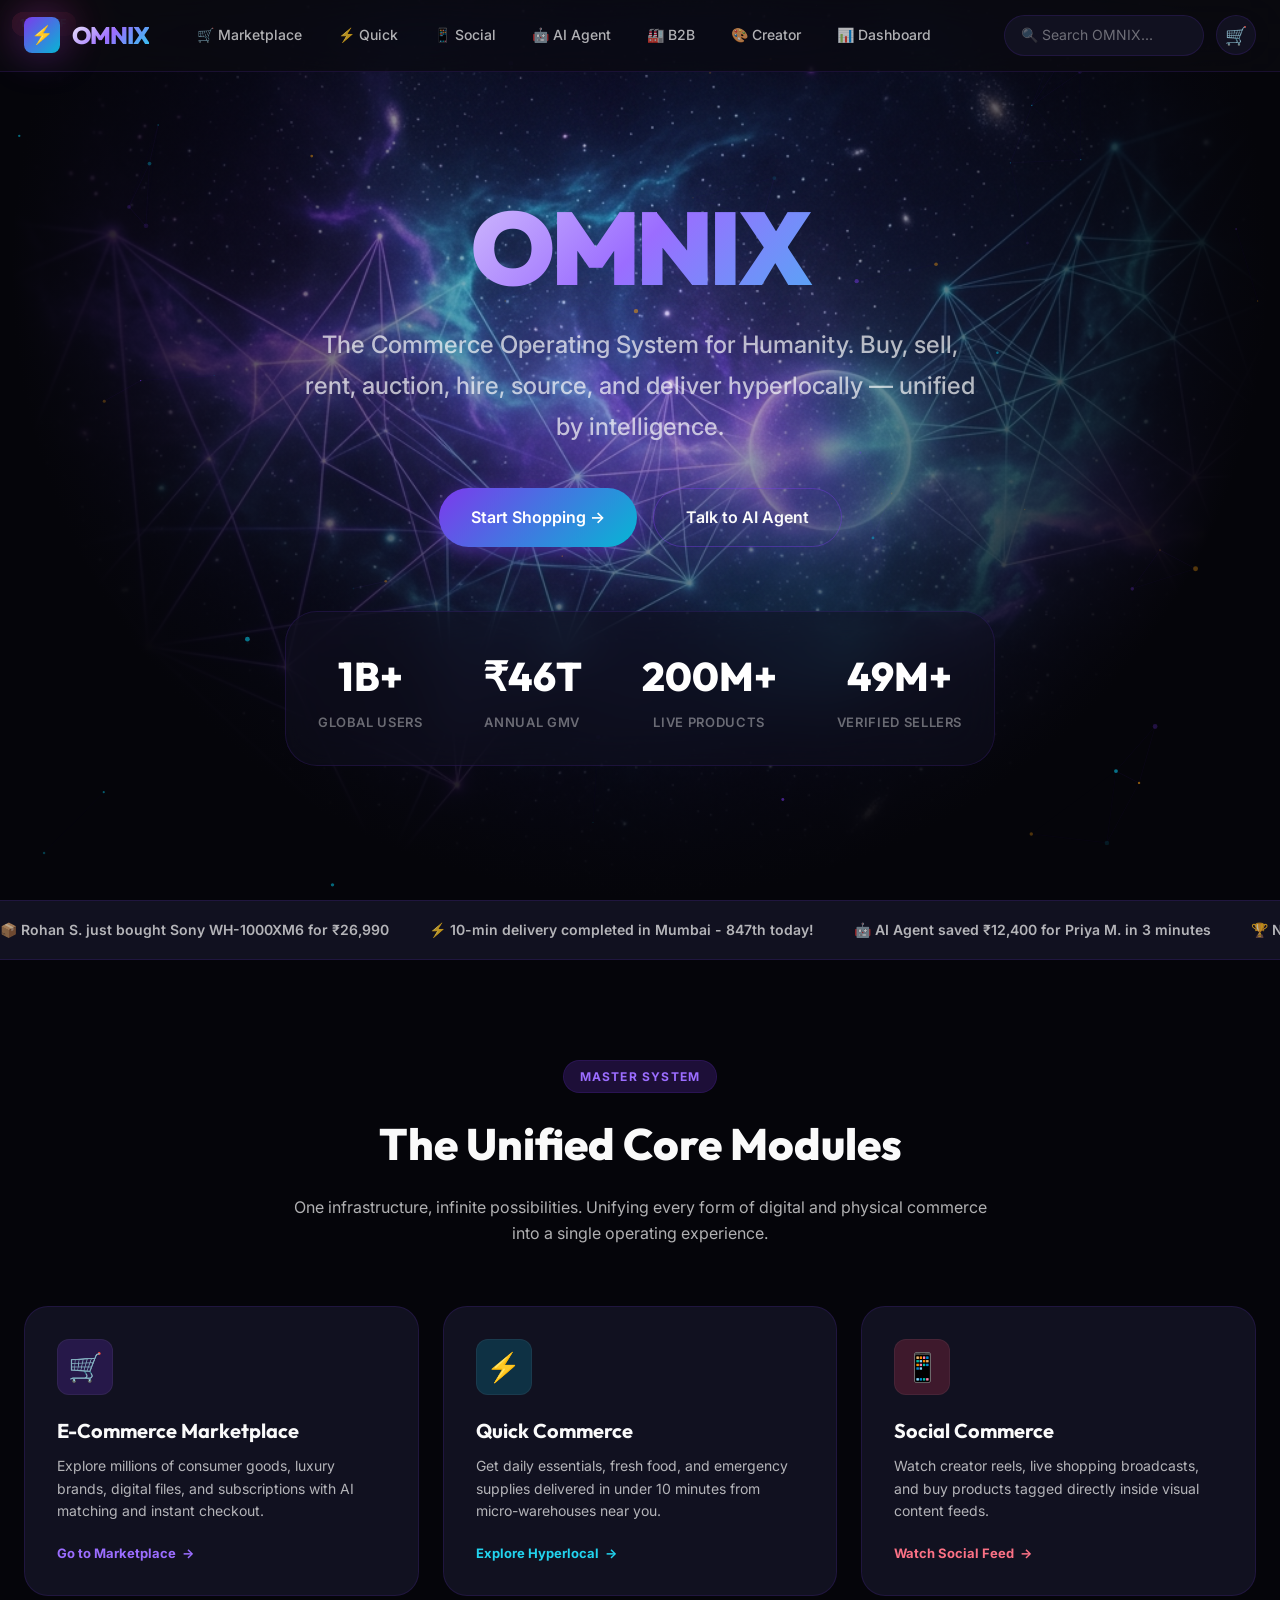
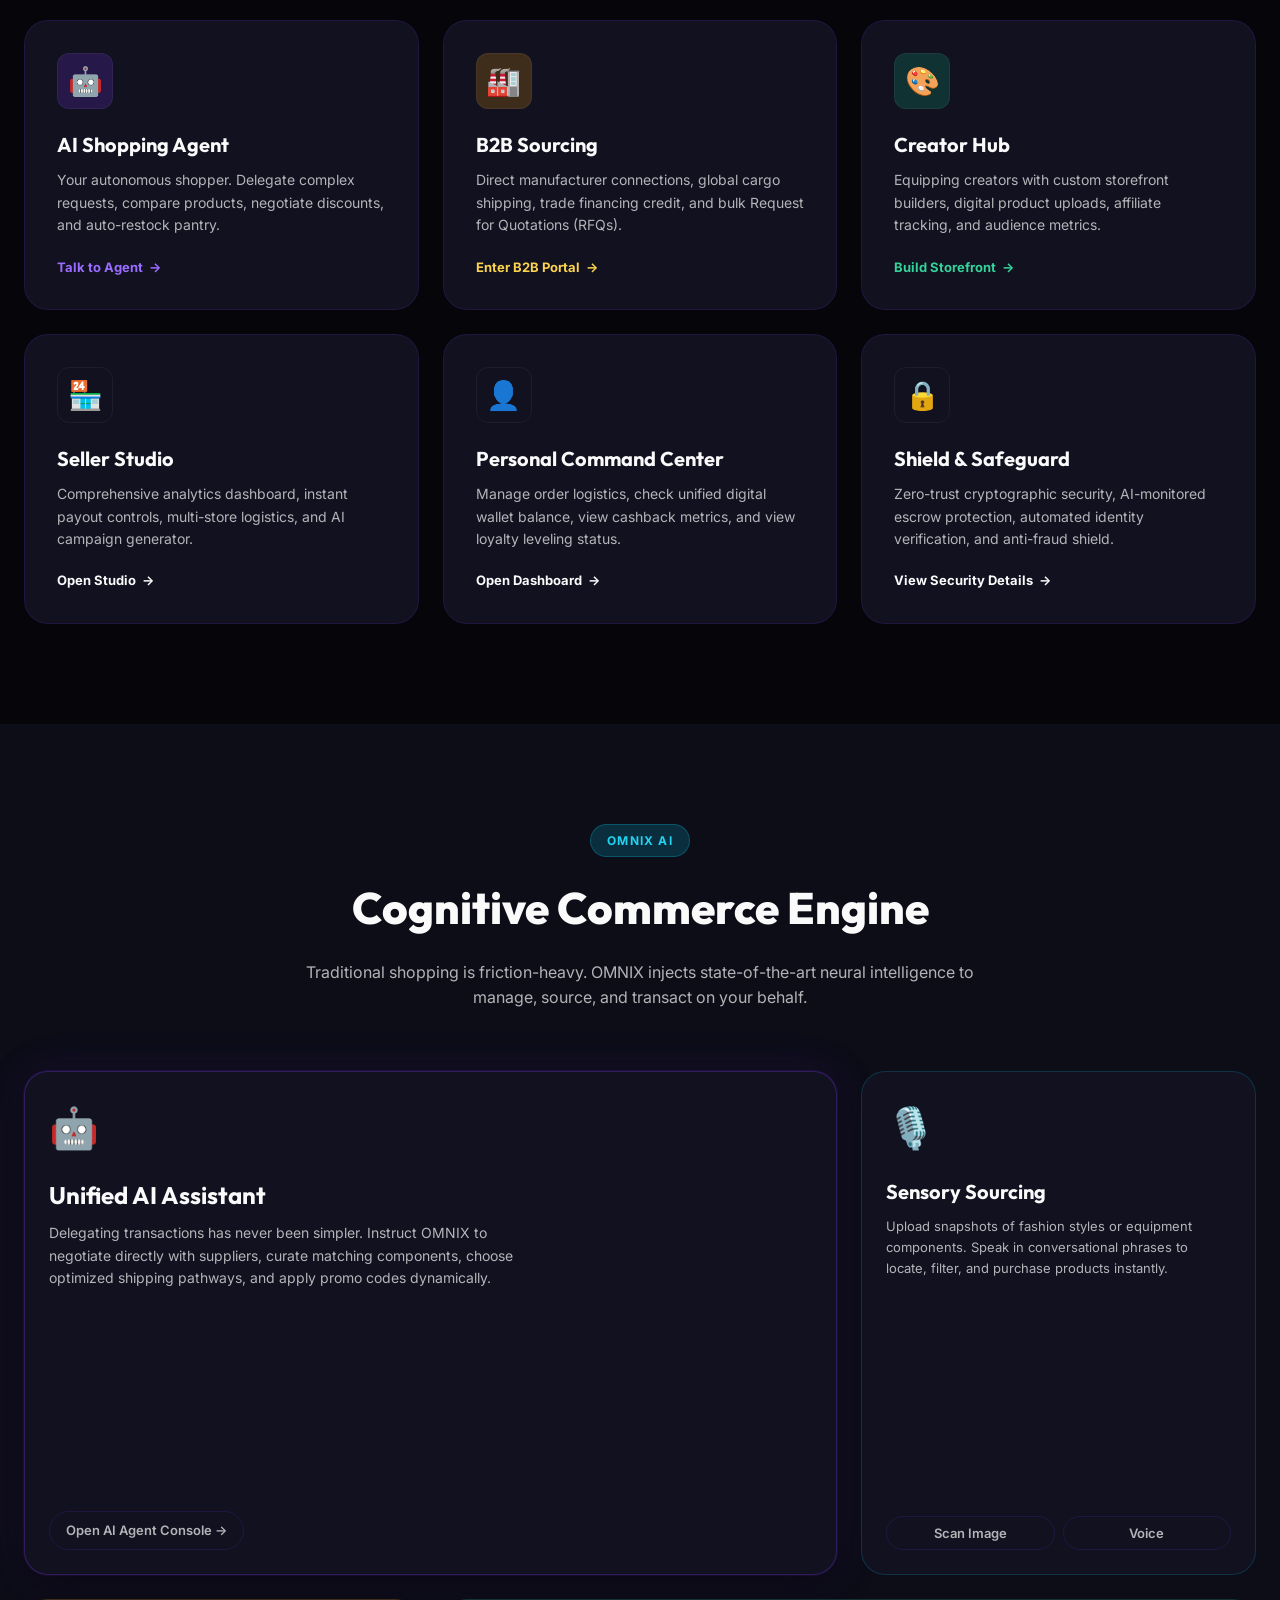
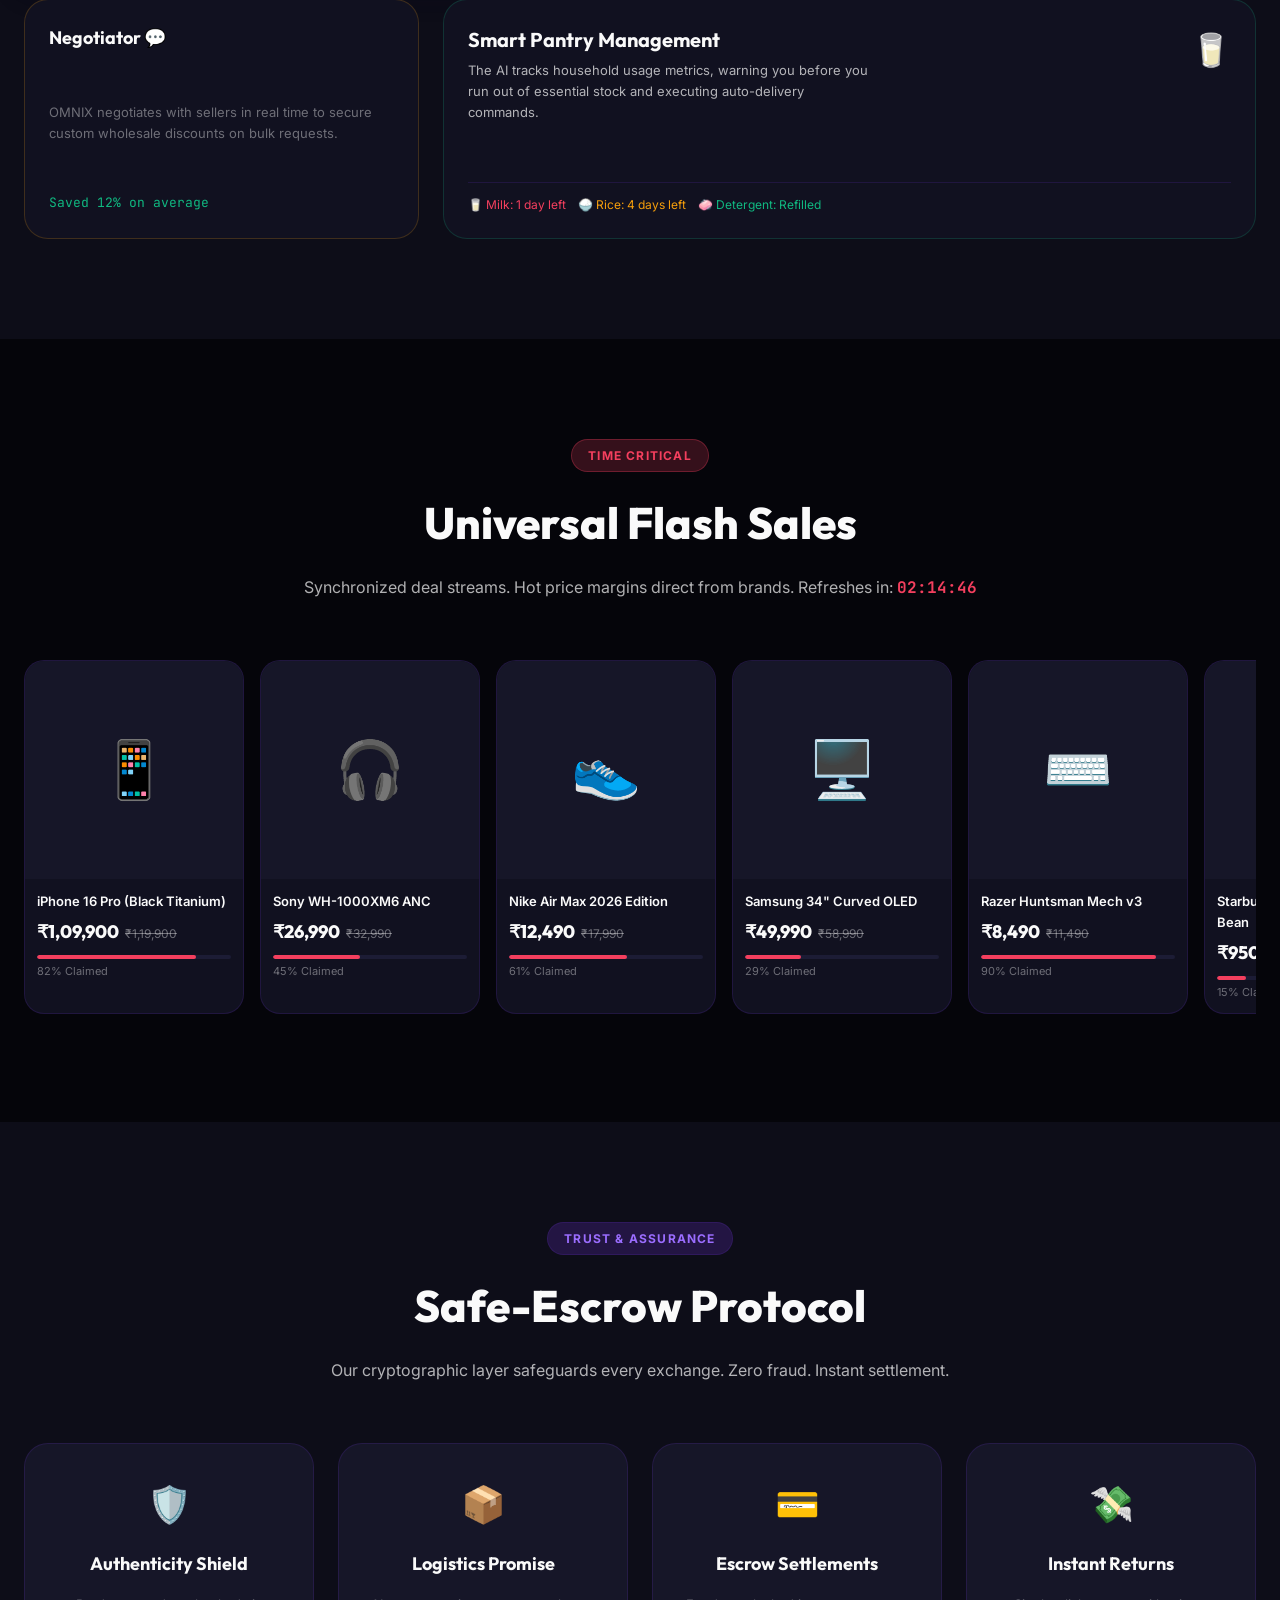
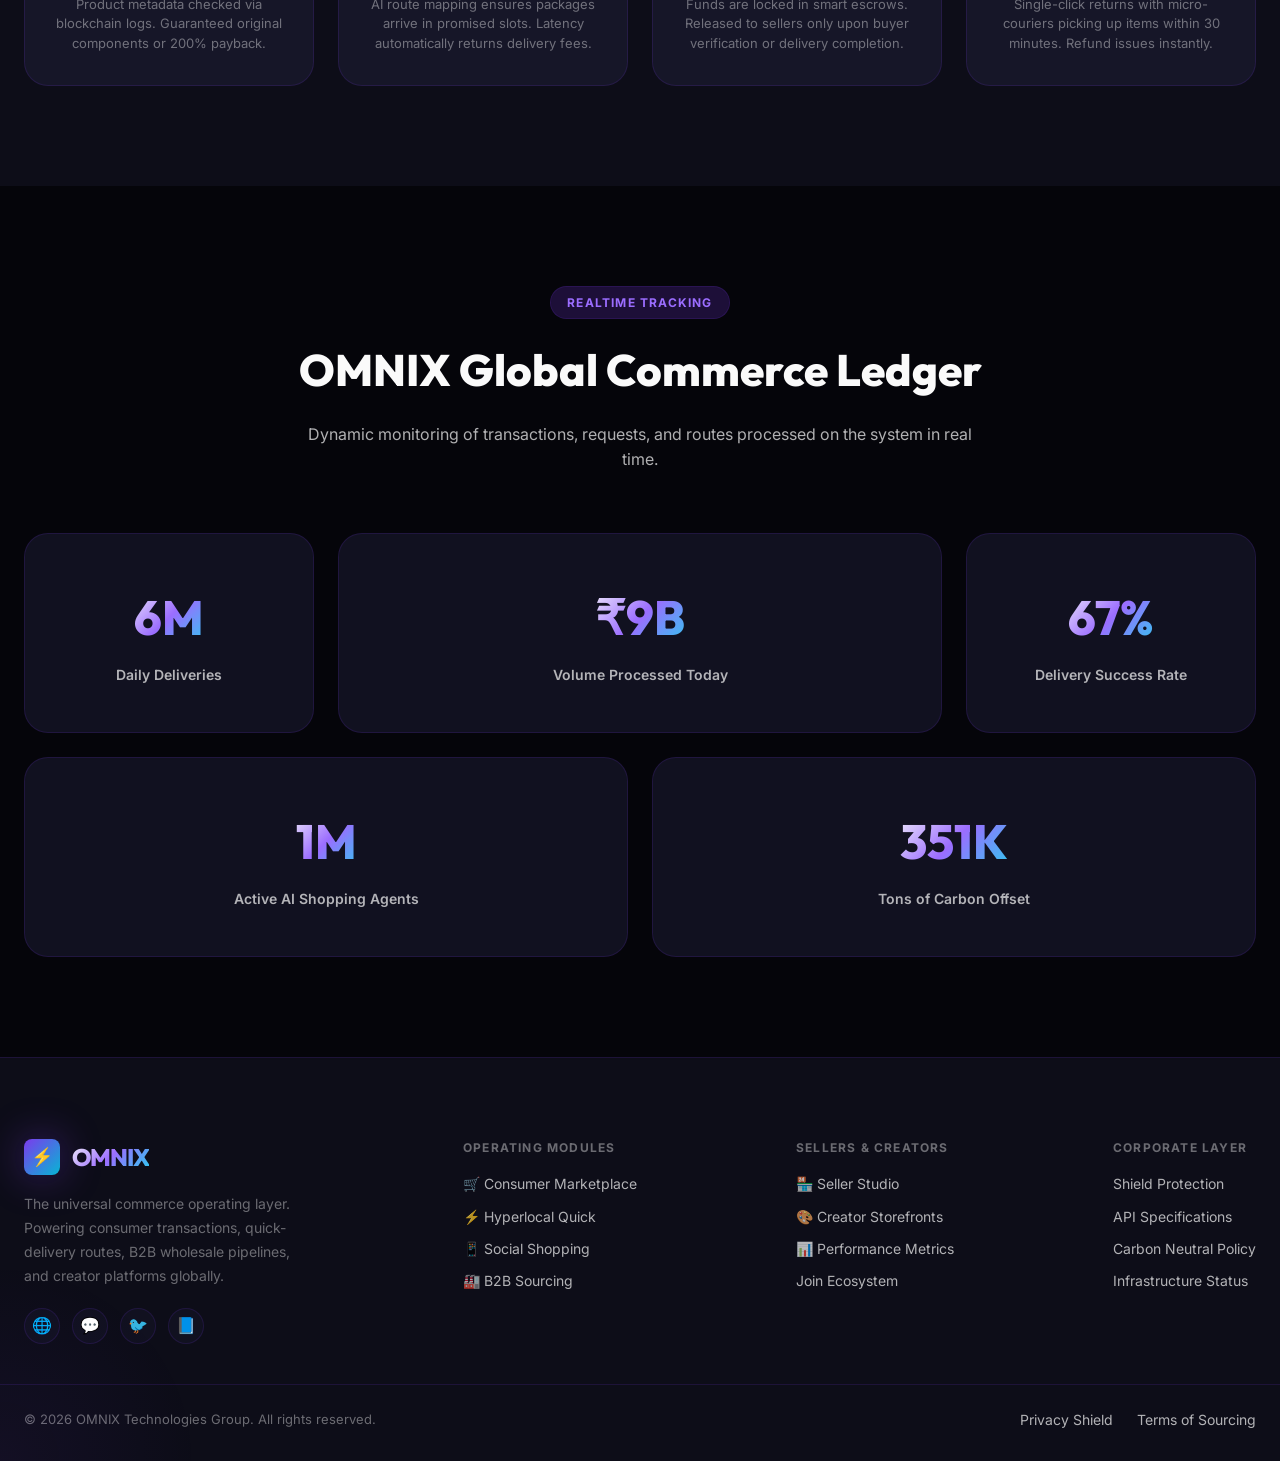
==== index.html @ 31216be1 "Initial commit of OMNIX Commerce OS" ====
<!DOCTYPE html>
<html lang="en">
<head>
  <meta charset="UTF-8">
  <meta name="viewport" content="width=device-width, initial-scale=1.0">
  <title>OMNIX — The Commerce Operating System for Humanity</title>
  <meta name="description" content="OMNIX unifies buying, selling, renting, B2B, creator storefronts, and 10-minute quick commerce under one AI-native operating system.">
  <link rel="stylesheet" href="css/omnix-design-system.css">
  <link rel="stylesheet" href="css/components.css">
  <link rel="stylesheet" href="css/animations.css">
  <style>
    /* Hero Section Styling */
    .hero-section {
      position: relative;
      min-height: 100vh;
      display: flex;
      flex-direction: column;
      justify-content: center;
      align-items: center;
      text-align: center;
      padding: 120px 24px 60px;
      background: radial-gradient(circle at 50% 30%, rgba(124, 58, 237, 0.08) 0%, rgba(5, 5, 10, 1) 70%), url('assets/images/hero-bg.png') no-repeat center center/cover;
      overflow: hidden;
    }
    
    .hero-glow-1 {
      position: absolute;
      top: 25%;
      left: 30%;
      width: 400px;
      height: 400px;
      background: radial-gradient(circle, rgba(124, 58, 237, 0.2) 0%, transparent 70%);
      pointer-events: none;
      filter: blur(40px);
      z-index: 0;
    }

    .hero-glow-2 {
      position: absolute;
      bottom: 20%;
      right: 25%;
      width: 350px;
      height: 350px;
      background: radial-gradient(circle, rgba(6, 182, 212, 0.15) 0%, transparent 70%);
      pointer-events: none;
      filter: blur(40px);
      z-index: 0;
    }

    .hero-content {
      position: relative;
      z-index: 2;
      max-width: 900px;
      margin: 0 auto;
    }

    .hero-title {
      font-size: clamp(48px, 8vw, 104px);
      font-family: var(--font-display);
      font-weight: 900;
      line-height: 1.05;
      letter-spacing: -0.04em;
      margin-bottom: 24px;
      animation: pageEnter 0.8s var(--transition-spring);
    }

    .hero-subtitle {
      font-size: clamp(16px, 2.5vw, 24px);
      color: var(--text-secondary);
      font-weight: 500;
      margin-bottom: 40px;
      max-width: 680px;
      margin-left: auto;
      margin-right: auto;
      animation: pageEnter 1s var(--transition-spring);
    }

    .hero-actions {
      display: flex;
      justify-content: center;
      gap: 16px;
      margin-bottom: 64px;
      animation: pageEnter 1.2s var(--transition-spring);
    }

    .hero-stats {
      display: flex;
      justify-content: center;
      align-items: center;
      flex-wrap: wrap;
      gap: 40px 60px;
      padding: 32px;
      background: rgba(17, 17, 32, 0.5);
      backdrop-filter: blur(20px);
      border: 1px solid var(--color-border);
      border-radius: var(--radius-2xl);
      max-width: 800px;
      margin: 0 auto;
      animation: pageEnter 1.4s var(--transition-spring);
    }

    .hero-stat-item {
      text-align: center;
    }

    .hero-stat-val {
      font-family: var(--font-display);
      font-size: clamp(24px, 4vw, 40px);
      font-weight: 800;
      color: white;
      margin-bottom: 4px;
    }

    .hero-stat-lbl {
      font-size: 13px;
      color: var(--text-muted);
      font-weight: 600;
      letter-spacing: 0.05em;
      text-transform: uppercase;
    }

    /* Live Ticker Styling */
    .live-ticker-section {
      background: var(--color-surface);
      border-top: 1px solid var(--color-border);
      border-bottom: 1px solid var(--color-border);
      padding: 16px 0;
      overflow: hidden;
      position: relative;
      z-index: 10;
    }

    /* Section Headers */
    .section-header {
      text-align: center;
      max-width: 700px;
      margin: 0 auto 60px;
    }

    .section-badge {
      display: inline-flex;
      align-items: center;
      padding: 6px 16px;
      border-radius: var(--radius-full);
      background: var(--violet-dim);
      border: 1px solid var(--color-border);
      color: var(--violet-light);
      font-size: 12px;
      font-weight: 700;
      letter-spacing: 0.1em;
      text-transform: uppercase;
      margin-bottom: 16px;
    }

    .section-title {
      font-family: var(--font-display);
      font-size: clamp(28px, 4vw, 44px);
      font-weight: 800;
      margin-bottom: 16px;
    }

    .section-desc {
      color: var(--text-secondary);
      font-size: 16px;
    }

    /* Module Showcase */
    .showcase-grid {
      display: grid;
      grid-template-columns: repeat(auto-fill, minmax(320px, 1fr));
      gap: 24px;
      padding: 0 24px;
      max-width: var(--container-max);
      margin: 0 auto;
    }

    .module-card {
      background: var(--color-surface);
      border: 1px solid var(--color-border);
      border-radius: var(--radius-xl);
      padding: 32px;
      display: flex;
      flex-direction: column;
      gap: 20px;
      transition: var(--transition-spring);
      position: relative;
      overflow: hidden;
      cursor: pointer;
    }

    .module-card:hover {
      transform: translateY(-8px);
      border-color: var(--card-hover-border);
      box-shadow: 0 20px 40px rgba(0, 0, 0, 0.4), 0 0 30px var(--card-hover-glow);
    }

    .module-icon-wrap {
      width: 56px;
      height: 56px;
      border-radius: var(--radius-md);
      display: flex;
      align-items: center;
      justify-content: center;
      font-size: 28px;
      background: var(--icon-bg);
      border: 1px solid rgba(255, 255, 255, 0.05);
    }

    .module-info h3 {
      font-family: var(--font-display);
      font-size: 20px;
      font-weight: 700;
      margin-bottom: 8px;
    }

    .module-info p {
      font-size: 14px;
      color: var(--text-secondary);
      line-height: 1.6;
    }

    .module-link {
      font-size: 13px;
      font-weight: 700;
      color: var(--card-color);
      display: flex;
      align-items: center;
      gap: 6px;
      margin-top: auto;
    }

    .module-link span {
      transition: transform 0.2s;
    }

    .module-card:hover .module-link span {
      transform: translateX(4px);
    }

    /* AI Showcase Bento Grid */
    .bento-grid {
      display: grid;
      grid-template-columns: repeat(3, 1fr);
      grid-auto-rows: 240px;
      gap: 24px;
      padding: 0 24px;
      max-width: var(--container-max);
      margin: 0 auto;
    }

    .bento-item {
      background: var(--color-surface);
      border: 1px solid var(--color-border);
      border-radius: var(--radius-xl);
      padding: 24px;
      position: relative;
      overflow: hidden;
      display: flex;
      flex-direction: column;
      justify-content: space-between;
    }

    .bento-item-1 { grid-column: span 2; grid-row: span 2; }
    .bento-item-2 { grid-column: span 1; grid-row: span 2; }
    .bento-item-3 { grid-column: span 1; grid-row: span 1; }
    .bento-item-4 { grid-column: span 2; grid-row: span 1; }

    /* Flash Deals Section */
    .deals-scroll-container {
      max-width: var(--container-max);
      margin: 0 auto;
      padding: 0 24px;
    }

    /* Trust Pillars */
    .trust-grid {
      display: grid;
      grid-template-columns: repeat(4, 1fr);
      gap: 24px;
      padding: 0 24px;
      max-width: var(--container-max);
      margin: 0 auto;
    }

    .trust-card {
      background: var(--color-surface-2);
      border: 1px solid var(--color-border);
      border-radius: var(--radius-xl);
      padding: 32px 24px;
      text-align: center;
      display: flex;
      flex-direction: column;
      align-items: center;
      gap: 16px;
    }

    .trust-icon {
      font-size: 36px;
    }

    .trust-title {
      font-family: var(--font-display);
      font-size: 18px;
      font-weight: 700;
    }

    .trust-desc {
      font-size: 13px;
      color: var(--text-muted);
      line-height: 1.5;
    }

    /* Stats Bento */
    .stats-bento-grid {
      display: grid;
      grid-template-columns: repeat(4, 1fr);
      gap: 24px;
      padding: 0 24px;
      max-width: var(--container-max);
      margin: 0 auto;
    }

    .stat-bento-card {
      background: var(--color-surface);
      border: 1px solid var(--color-border);
      border-radius: var(--radius-xl);
      padding: 32px;
      text-align: center;
      display: flex;
      flex-direction: column;
      justify-content: center;
      align-items: center;
      min-height: 200px;
    }

    .stat-bento-card.double {
      grid-column: span 2;
    }

    .stat-bento-val {
      font-family: var(--font-display);
      font-size: 48px;
      font-weight: 800;
      color: white;
      margin-bottom: 8px;
      background: var(--grad-text);
      -webkit-background-clip: text;
      -webkit-text-fill-color: transparent;
      background-clip: text;
    }

    .stat-bento-lbl {
      font-size: 14px;
      color: var(--text-secondary);
      font-weight: 600;
    }
  </style>
</head>
<body>

  <!-- Navigation -->
  <nav class="omnix-nav" id="mainNav">
    <div class="nav-container">
      <a href="index.html" class="nav-logo">
        <div class="nav-logo-icon">⚡</div>
        <span>OMNIX</span>
      </a>
      <div class="nav-links">
        <a href="marketplace.html" class="nav-link">🛒 Marketplace</a>
        <a href="quick-commerce.html" class="nav-link">⚡ Quick</a>
        <a href="social-commerce.html" class="nav-link">📱 Social</a>
        <a href="ai-agent.html" class="nav-link">🤖 AI Agent</a>
        <a href="b2b.html" class="nav-link">🏭 B2B</a>
        <a href="creator-hub.html" class="nav-link">🎨 Creator</a>
        <a href="dashboard.html" class="nav-link">📊 Dashboard</a>
      </div>
      <div class="nav-actions">
        <div class="nav-search" onclick="document.getElementById('searchModal').classList.add('open')">
          <span>🔍 Search OMNIX...</span>
        </div>
        <button class="nav-cart" id="cartBtn" onclick="toggleCart()">
          <span>🛒</span>
          <span id="cartCount" class="cart-badge">0</span>
        </button>
      </div>
    </div>
  </nav>

  <!-- Hero Section -->
  <header class="hero-section">
    <canvas id="heroParticles" class="particle-canvas"></canvas>
    <div class="hero-glow-1"></div>
    <div class="hero-glow-2"></div>
    <div class="hero-content">
      <h1 class="hero-title text-gradient">OMNIX</h1>
      <p class="hero-subtitle">The Commerce Operating System for Humanity. Buy, sell, rent, auction, hire, source, and deliver hyperlocally — unified by intelligence.</p>
      <div class="hero-actions">
        <a href="marketplace.html" class="btn btn-primary btn-lg magnetic">Start Shopping →</a>
        <a href="ai-agent.html" class="btn btn-secondary btn-lg magnetic">Talk to AI Agent</a>
      </div>
      
      <!-- Live Stats Row -->
      <div class="hero-stats">
        <div class="hero-stat-item">
          <div class="hero-stat-val" data-counter="1.2" data-suffix="B+" data-duration="2500">0</div>
          <div class="hero-stat-lbl">Global Users</div>
        </div>
        <div class="hero-stat-item">
          <div class="hero-stat-val" data-counter="48" data-prefix="₹" data-suffix="T" data-duration="3000">0</div>
          <div class="hero-stat-lbl">Annual GMV</div>
        </div>
        <div class="hero-stat-item">
          <div class="hero-stat-val" data-counter="200" data-suffix="M+" data-duration="2000">0</div>
          <div class="hero-stat-lbl">Live Products</div>
        </div>
        <div class="hero-stat-item">
          <div class="hero-stat-val" data-counter="50" data-suffix="M+" data-duration="2200">0</div>
          <div class="hero-stat-lbl">Verified Sellers</div>
        </div>
      </div>
    </div>
  </header>

  <!-- Live Ticker -->
  <section class="live-ticker-section">
    <div class="marquee-container">
      <div class="marquee-track">
        <span class="marquee-item">📦 Rohan S. just bought Sony WH-1000XM6 for ₹26,990</span>
        <span class="marquee-item">⚡ 10-min delivery completed in Mumbai - 847th today!</span>
        <span class="marquee-item">🤖 AI Agent saved ₹12,400 for Priya M. in 3 minutes</span>
        <span class="marquee-item">🏆 New seller: TechZone India crossed ₹1Cr in sales today!</span>
        <span class="marquee-item">🎨 Priya Sharma storefront builder received 24K visits</span>
        <span class="marquee-item">🏭 Bulk RFQ submitted for 10,000 Electric Motors (Tata Motors)</span>
        <span class="marquee-item">📦 Rohan S. just bought Sony WH-1000XM6 for ₹26,990</span>
        <span class="marquee-item">⚡ 10-min delivery completed in Mumbai - 847th today!</span>
      </div>
    </div>
  </section>

  <!-- Module Showcase Section -->
  <section style="padding: 100px 0; background: var(--color-void);">
    <div class="section-header">
      <span class="section-badge">Master System</span>
      <h2 class="section-title">The Unified Core Modules</h2>
      <p class="section-desc">One infrastructure, infinite possibilities. Unifying every form of digital and physical commerce into a single operating experience.</p>
    </div>
    
    <div class="showcase-grid">
      <!-- 1. E-Commerce -->
      <div class="module-card" style="--card-hover-border: rgba(124, 58, 237, 0.4); --card-hover-glow: rgba(124, 58, 237, 0.15); --icon-bg: var(--violet-dim); --card-color: var(--violet-light);" onclick="window.location.href='marketplace.html'">
        <div class="module-icon-wrap">🛒</div>
        <div class="module-info">
          <h3>E-Commerce Marketplace</h3>
          <p>Explore millions of consumer goods, luxury brands, digital files, and subscriptions with AI matching and instant checkout.</p>
        </div>
        <div class="module-link">Go to Marketplace <span>→</span></div>
      </div>
      
      <!-- 2. Quick Commerce -->
      <div class="module-card" style="--card-hover-border: rgba(6, 182, 212, 0.4); --card-hover-glow: rgba(6, 182, 212, 0.15); --icon-bg: var(--cyan-dim); --card-color: var(--cyan-light);" onclick="window.location.href='quick-commerce.html'">
        <div class="module-icon-wrap">⚡</div>
        <div class="module-info">
          <h3>Quick Commerce</h3>
          <p>Get daily essentials, fresh food, and emergency supplies delivered in under 10 minutes from micro-warehouses near you.</p>
        </div>
        <div class="module-link">Explore Hyperlocal <span>→</span></div>
      </div>
      
      <!-- 3. Social Commerce -->
      <div class="module-card" style="--card-hover-border: rgba(244, 63, 94, 0.4); --card-hover-glow: rgba(244, 63, 94, 0.15); --icon-bg: var(--rose-dim); --card-color: #FB7185;" onclick="window.location.href='social-commerce.html'">
        <div class="module-icon-wrap">📱</div>
        <div class="module-info">
          <h3>Social Commerce</h3>
          <p>Watch creator reels, live shopping broadcasts, and buy products tagged directly inside visual content feeds.</p>
        </div>
        <div class="module-link">Watch Social Feed <span>→</span></div>
      </div>

      <!-- 4. AI Shopping Agent -->
      <div class="module-card" style="--card-hover-border: rgba(124, 58, 237, 0.4); --card-hover-glow: rgba(124, 58, 237, 0.15); --icon-bg: var(--violet-dim); --card-color: var(--violet-light);" onclick="window.location.href='ai-agent.html'">
        <div class="module-icon-wrap">🤖</div>
        <div class="module-info">
          <h3>AI Shopping Agent</h3>
          <p>Your autonomous shopper. Delegate complex requests, compare products, negotiate discounts, and auto-restock pantry.</p>
        </div>
        <div class="module-link">Talk to Agent <span>→</span></div>
      </div>

      <!-- 5. B2B Marketplace -->
      <div class="module-card" style="--card-hover-border: rgba(245, 158, 11, 0.4); --card-hover-glow: rgba(245, 158, 11, 0.15); --icon-bg: var(--amber-dim); --card-color: var(--amber-light);" onclick="window.location.href='b2b.html'">
        <div class="module-icon-wrap">🏭</div>
        <div class="module-info">
          <h3>B2B Sourcing</h3>
          <p>Direct manufacturer connections, global cargo shipping, trade financing credit, and bulk Request for Quotations (RFQs).</p>
        </div>
        <div class="module-link">Enter B2B Portal <span>→</span></div>
      </div>

      <!-- 6. Creator Hub -->
      <div class="module-card" style="--card-hover-border: rgba(16, 185, 129, 0.4); --card-hover-glow: rgba(16, 185, 129, 0.15); --icon-bg: var(--emerald-dim); --card-color: #34D399;" onclick="window.location.href='creator-hub.html'">
        <div class="module-icon-wrap">🎨</div>
        <div class="module-info">
          <h3>Creator Hub</h3>
          <p>Equipping creators with custom storefront builders, digital product uploads, affiliate tracking, and audience metrics.</p>
        </div>
        <div class="module-link">Build Storefront <span>→</span></div>
      </div>

      <!-- 7. Seller Command Center -->
      <div class="module-card" style="--card-hover-border: rgba(124, 58, 237, 0.3); --card-hover-glow: rgba(124, 58, 237, 0.1);" onclick="window.location.href='seller-studio.html'">
        <div class="module-icon-wrap">🏪</div>
        <div class="module-info">
          <h3>Seller Studio</h3>
          <p>Comprehensive analytics dashboard, instant payout controls, multi-store logistics, and AI campaign generator.</p>
        </div>
        <div class="module-link">Open Studio <span>→</span></div>
      </div>

      <!-- 8. User Dashboard -->
      <div class="module-card" style="--card-hover-border: rgba(6, 182, 212, 0.3); --card-hover-glow: rgba(6, 182, 212, 0.1);" onclick="window.location.href='dashboard.html'">
        <div class="module-icon-wrap">👤</div>
        <div class="module-info">
          <h3>Personal Command Center</h3>
          <p>Manage order logistics, check unified digital wallet balance, view cashback metrics, and view loyalty leveling status.</p>
        </div>
        <div class="module-link">Open Dashboard <span>→</span></div>
      </div>

      <!-- 9. Security & Trust -->
      <div class="module-card" style="--card-hover-border: rgba(6, 182, 212, 0.3); --card-hover-glow: rgba(6, 182, 212, 0.1);" onclick="showToast('🔒 OMNIX Shield is actively guarding your sessions.', 'success')">
        <div class="module-icon-wrap">🔒</div>
        <div class="module-info">
          <h3>Shield & Safeguard</h3>
          <p>Zero-trust cryptographic security, AI-monitored escrow protection, automated identity verification, and anti-fraud shield.</p>
        </div>
        <div class="module-link">View Security Details <span>→</span></div>
      </div>
    </div>
  </section>

  <!-- AI Bento Showcase Section -->
  <section style="padding: 100px 0; background: var(--color-deep);">
    <div class="section-header">
      <span class="section-badge" style="background: var(--cyan-dim); border-color: rgba(6, 182, 212, 0.3); color: var(--cyan-light);">OMNIX AI</span>
      <h2 class="section-title">Cognitive Commerce Engine</h2>
      <p class="section-desc">Traditional shopping is friction-heavy. OMNIX injects state-of-the-art neural intelligence to manage, source, and transact on your behalf.</p>
    </div>
    
    <div class="bento-grid">
      <!-- 1. AI Shopping Agent -->
      <div class="bento-item bento-item-1 card-glow" style="border-color: rgba(124, 58, 237, 0.3);">
        <div>
          <span style="font-size: 40px;">🤖</span>
          <h3 style="font-family: var(--font-display); font-size: 24px; font-weight: 700; margin-top: 16px;">Unified AI Assistant</h3>
          <p style="color: var(--text-secondary); font-size: 14px; margin-top: 8px; max-width: 480px;">Delegating transactions has never been simpler. Instruct OMNIX to negotiate directly with suppliers, curate matching components, choose optimized shipping pathways, and apply promo codes dynamically.</p>
        </div>
        <a href="ai-agent.html" class="btn btn-ghost btn-sm" style="align-self: flex-start;">Open AI Agent Console →</a>
      </div>
      
      <!-- 2. Visual & Voice Commerce -->
      <div class="bento-item bento-item-2" style="border-color: rgba(6, 182, 212, 0.2);">
        <div>
          <span style="font-size: 40px;">🎙️</span>
          <h3 style="font-family: var(--font-display); font-size: 20px; font-weight: 700; margin-top: 16px;">Sensory Sourcing</h3>
          <p style="color: var(--text-secondary); font-size: 13px; margin-top: 8px;">Upload snapshots of fashion styles or equipment components. Speak in conversational phrases to locate, filter, and purchase products instantly.</p>
        </div>
        <div style="display: flex; gap: 8px;">
          <button class="btn btn-ghost btn-sm" style="flex: 1;" onclick="showToast('📷 Camera scan initialized.', 'info')">Scan Image</button>
          <button class="btn btn-ghost btn-sm" style="flex: 1;" onclick="showToast('🎙️ Listening for commands...', 'info')">Voice</button>
        </div>
      </div>
      
      <!-- 3. AI Negotiator -->
      <div class="bento-item bento-item-3" style="border-color: rgba(245, 158, 11, 0.2);">
        <h3 style="font-family: var(--font-display); font-size: 18px; font-weight: 700;">Negotiator 💬</h3>
        <p style="color: var(--text-muted); font-size: 13px; margin: 8px 0;">OMNIX negotiates with sellers in real time to secure custom wholesale discounts on bulk requests.</p>
        <div style="font-family: var(--font-mono); font-size: 13px; color: var(--emerald);">Saved 12% on average</div>
      </div>
      
      <!-- 4. Smart Pantry Auto-Replenishment -->
      <div class="bento-item bento-item-4" style="border-color: rgba(16, 185, 129, 0.2);">
        <div style="display: flex; justify-content: space-between; align-items: flex-start; width: 100%;">
          <div>
            <h3 style="font-family: var(--font-display); font-size: 20px; font-weight: 700;">Smart Pantry Management</h3>
            <p style="color: var(--text-secondary); font-size: 13px; margin-top: 4px; max-width: 400px;">The AI tracks household usage metrics, warning you before you run out of essential stock and executing auto-delivery commands.</p>
          </div>
          <span style="font-size: 32px;">🥛</span>
        </div>
        <div style="display: flex; gap: 12px; font-size: 12px; border-top: 1px solid var(--color-border); padding-top: 12px; margin-top: 12px;">
          <span style="color: var(--rose);">🥛 Milk: 1 day left</span>
          <span style="color: var(--amber);">🍚 Rice: 4 days left</span>
          <span style="color: var(--emerald);">🧼 Detergent: Refilled</span>
        </div>
      </div>
    </div>
  </section>

  <!-- Flash Deals Section -->
  <section style="padding: 100px 0; background: var(--color-void);">
    <div class="section-header">
      <span class="section-badge" style="background: var(--rose-dim); border-color: rgba(244, 63, 94, 0.3); color: var(--rose);">Time Critical</span>
      <h2 class="section-title">Universal Flash Sales</h2>
      <p class="section-desc">Synchronized deal streams. Hot price margins direct from brands. Refreshes in: <span id="masterCountdown" style="font-family: var(--font-mono); color: var(--rose); font-weight: 700;">02:14:48</span></p>
    </div>
    
    <div class="deals-scroll-container">
      <div class="scroll-row">
        <!-- Deal 1 -->
        <div class="deal-card" onclick="addToCart('d1', 'iPhone 16 Pro 256GB', 'Apple', 109900, '📱')">
          <div class="deal-card-badge">12% OFF</div>
          <div class="deal-card-img">📱</div>
          <div class="deal-card-body">
            <div class="deal-card-name">iPhone 16 Pro (Black Titanium)</div>
            <div class="deal-card-price-row">
              <span class="deal-card-price">₹1,09,900</span>
              <span class="deal-card-og">₹1,19,900</span>
            </div>
            <div class="deal-card-bar"><div class="deal-card-fill" style="width: 82%;"></div></div>
            <div class="deal-card-sold">82% Claimed</div>
          </div>
        </div>

        <!-- Deal 2 -->
        <div class="deal-card" onclick="addToCart('d2', 'Sony WH-1000XM6', 'Sony', 26990, '🎧')">
          <div class="deal-card-badge">20% OFF</div>
          <div class="deal-card-img">🎧</div>
          <div class="deal-card-body">
            <div class="deal-card-name">Sony WH-1000XM6 ANC</div>
            <div class="deal-card-price-row">
              <span class="deal-card-price">₹26,990</span>
              <span class="deal-card-og">₹32,990</span>
            </div>
            <div class="deal-card-bar"><div class="deal-card-fill" style="width: 45%;"></div></div>
            <div class="deal-card-sold">45% Claimed</div>
          </div>
        </div>

        <!-- Deal 3 -->
        <div class="deal-card" onclick="addToCart('d3', 'Air Max 2026', 'Nike', 12490, '👟')">
          <div class="deal-card-badge">30% OFF</div>
          <div class="deal-card-img">👟</div>
          <div class="deal-card-body">
            <div class="deal-card-name">Nike Air Max 2026 Edition</div>
            <div class="deal-card-price-row">
              <span class="deal-card-price">₹12,490</span>
              <span class="deal-card-og">₹17,990</span>
            </div>
            <div class="deal-card-bar"><div class="deal-card-fill" style="width: 61%;"></div></div>
            <div class="deal-card-sold">61% Claimed</div>
          </div>
        </div>

        <!-- Deal 4 -->
        <div class="deal-card" onclick="addToCart('d4', 'OLED Gaming Monitor 34', 'Samsung', 49990, '🖥️')">
          <div class="deal-card-badge">15% OFF</div>
          <div class="deal-card-img">🖥️</div>
          <div class="deal-card-body">
            <div class="deal-card-name">Samsung 34&quot; Curved OLED</div>
            <div class="deal-card-price-row">
              <span class="deal-card-price">₹49,990</span>
              <span class="deal-card-og">₹58,990</span>
            </div>
            <div class="deal-card-bar"><div class="deal-card-fill" style="width: 29%;"></div></div>
            <div class="deal-card-sold">29% Claimed</div>
          </div>
        </div>

        <!-- Deal 5 -->
        <div class="deal-card" onclick="addToCart('d5', 'Cyberpunk Mech Keyboard', 'Razer', 8490, '⌨️')">
          <div class="deal-card-badge">25% OFF</div>
          <div class="deal-card-img">⌨️</div>
          <div class="deal-card-body">
            <div class="deal-card-name">Razer Huntsman Mech v3</div>
            <div class="deal-card-price-row">
              <span class="deal-card-price">₹8,490</span>
              <span class="deal-card-og">₹11,490</span>
            </div>
            <div class="deal-card-bar"><div class="deal-card-fill" style="width: 90%;"></div></div>
            <div class="deal-card-sold">90% Claimed</div>
          </div>
        </div>

        <!-- Deal 6 -->
        <div class="deal-card" onclick="addToCart('d6', 'Organic Coffee Roast', 'Starbucks', 950, '☕')">
          <div class="deal-card-badge">10% OFF</div>
          <div class="deal-card-img">☕</div>
          <div class="deal-card-body">
            <div class="deal-card-name">Starbucks Sumatra Whole Bean</div>
            <div class="deal-card-price-row">
              <span class="deal-card-price">₹950</span>
              <span class="deal-card-og">₹1,050</span>
            </div>
            <div class="deal-card-bar"><div class="deal-card-fill" style="width: 15%;"></div></div>
            <div class="deal-card-sold">15% Claimed</div>
          </div>
        </div>
      </div>
    </div>
  </section>

  <!-- Trust Section -->
  <section style="padding: 100px 0; background: var(--color-deep);">
    <div class="section-header">
      <span class="section-badge">Trust & Assurance</span>
      <h2 class="section-title">Safe-Escrow Protocol</h2>
      <p class="section-desc">Our cryptographic layer safeguards every exchange. Zero fraud. Instant settlement.</p>
    </div>
    
    <div class="trust-grid">
      <div class="trust-card">
        <div class="trust-icon">🛡️</div>
        <h3 class="trust-title">Authenticity Shield</h3>
        <p class="trust-desc">Product metadata checked via blockchain logs. Guaranteed original components or 200% payback.</p>
      </div>
      <div class="trust-card">
        <div class="trust-icon">📦</div>
        <h3 class="trust-title">Logistics Promise</h3>
        <p class="trust-desc">AI route mapping ensures packages arrive in promised slots. Latency automatically returns delivery fees.</p>
      </div>
      <div class="trust-card">
        <div class="trust-icon">💳</div>
        <h3 class="trust-title">Escrow Settlements</h3>
        <p class="trust-desc">Funds are locked in smart escrows. Released to sellers only upon buyer verification or delivery completion.</p>
      </div>
      <div class="trust-card">
        <div class="trust-icon">💸</div>
        <h3 class="trust-title">Instant Returns</h3>
        <p class="trust-desc">Single-click returns with micro-couriers picking up items within 30 minutes. Refund issues instantly.</p>
      </div>
    </div>
  </section>

  <!-- Stats Bento -->
  <section style="padding: 100px 0; background: var(--color-void);">
    <div class="section-header">
      <span class="section-badge">Realtime Tracking</span>
      <h2 class="section-title">OMNIX Global Commerce Ledger</h2>
      <p class="section-desc">Dynamic monitoring of transactions, requests, and routes processed on the system in real time.</p>
    </div>
    
    <div class="stats-bento-grid">
      <div class="stat-bento-card">
        <div class="stat-bento-val" data-counter="8.4" data-suffix="M" data-duration="1500">0</div>
        <div class="stat-bento-lbl">Daily Deliveries</div>
      </div>
      <div class="stat-bento-card double">
        <div class="stat-bento-val" data-counter="14.8" data-prefix="₹" data-suffix="B" data-duration="2000">0</div>
        <div class="stat-bento-lbl">Volume Processed Today</div>
      </div>
      <div class="stat-bento-card">
        <div class="stat-bento-val" data-counter="99.98" data-suffix="%" data-duration="1800">0</div>
        <div class="stat-bento-lbl">Delivery Success Rate</div>
      </div>
      <div class="stat-bento-card double">
        <div class="stat-bento-val" data-counter="4.2" data-suffix="M" data-duration="2200">0</div>
        <div class="stat-bento-lbl">Active AI Shopping Agents</div>
      </div>
      <div class="stat-bento-card double">
        <div class="stat-bento-val" data-counter="890" style="color: var(--emerald);" data-suffix="K" data-duration="2500">0</div>
        <div class="stat-bento-lbl">Tons of Carbon Offset</div>
      </div>
    </div>
  </section>

  <!-- Universal Footer -->
  <footer style="background: var(--color-deep); border-top: 1px solid var(--color-border); padding: 80px 0 30px;">
    <div class="showcase-grid" style="display: flex; flex-wrap: wrap; justify-content: space-between; gap: 40px; padding: 0 24px; max-width: var(--container-max); margin: 0 auto;">
      <div class="footer-brand">
        <a href="index.html" class="nav-logo" style="margin-bottom: 16px;">
          <div class="nav-logo-icon">⚡</div>
          <span>OMNIX</span>
        </a>
        <p class="footer-brand-desc">The universal commerce operating layer. Powering consumer transactions, quick-delivery routes, B2B wholesale pipelines, and creator platforms globally.</p>
        <div class="footer-socials">
          <div class="footer-social">🌐</div>
          <div class="footer-social">💬</div>
          <div class="footer-social">🐦</div>
          <div class="footer-social">📘</div>
        </div>
      </div>
      
      <div class="footer-links-col">
        <h5>Operating Modules</h5>
        <a href="marketplace.html" class="footer-link">🛒 Consumer Marketplace</a>
        <a href="quick-commerce.html" class="footer-link">⚡ Hyperlocal Quick</a>
        <a href="social-commerce.html" class="footer-link">📱 Social Shopping</a>
        <a href="b2b.html" class="footer-link">🏭 B2B Sourcing</a>
      </div>

      <div class="footer-links-col">
        <h5>Sellers & Creators</h5>
        <a href="seller-studio.html" class="footer-link">🏪 Seller Studio</a>
        <a href="creator-hub.html" class="footer-link">🎨 Creator Storefronts</a>
        <a href="dashboard.html" class="footer-link">📊 Performance Metrics</a>
        <a href="#" class="footer-link" onclick="showToast('📋 Onboarding is open to selected regions.', 'info')">Join Ecosystem</a>
      </div>

      <div class="footer-links-col">
        <h5>Corporate Layer</h5>
        <a href="#" class="footer-link">Shield Protection</a>
        <a href="#" class="footer-link">API Specifications</a>
        <a href="#" class="footer-link">Carbon Neutral Policy</a>
        <a href="#" class="footer-link">Infrastructure Status</a>
      </div>
    </div>
    
    <div class="footer-bottom" style="max-width: var(--container-max); margin: 40px auto 0; padding: 24px 24px 0; border-top: 1px solid var(--color-border); display: flex; justify-content: space-between; align-items: center; color: var(--text-muted); font-size: 13px;">
      <div>© 2026 OMNIX Technologies Group. All rights reserved.</div>
      <div style="display: flex; gap: 24px;">
        <a href="#" class="footer-link" style="margin: 0;">Privacy Shield</a>
        <a href="#" class="footer-link" style="margin: 0;">Terms of Sourcing</a>
      </div>
    </div>
  </footer>

  <script src="js/omnix-core.js"></script>
  <script>
    // Countdown Timer logic
    const masterCountdown = document.getElementById('masterCountdown');
    let totalSeconds = 2 * 3600 + 14 * 60 + 48;
    setInterval(() => {
      if (totalSeconds <= 0) totalSeconds = 3600 * 3;
      totalSeconds--;
      const hrs = Math.floor(totalSeconds / 3600).toString().padStart(2, '0');
      const mins = Math.floor((totalSeconds % 3600) / 60).toString().padStart(2, '0');
      const secs = (totalSeconds % 60).toString().padStart(2, '0');
      masterCountdown.textContent = `${hrs}:${mins}:${secs}`;
    }, 1000);
  </script>
</body>
</html>
---- css/omnix-design-system.css ----
/* ============================================================
   OMNIX DESIGN SYSTEM — Master CSS
   The Ultimate Commerce Operating System
   ============================================================ */

@import url('https://fonts.googleapis.com/css2?family=Inter:wght@300;400;500;600;700;800;900&family=Outfit:wght@300;400;500;600;700;800;900&family=JetBrains+Mono:wght@400;500;700&display=swap');

/* ============================================================
   1. CSS CUSTOM PROPERTIES — Design Tokens
   ============================================================ */
:root {
  /* === Color Palette === */
  --color-void:         #05050A;
  --color-space:        #0A0A0F;
  --color-deep:         #0D0D18;
  --color-surface:      #111120;
  --color-surface-2:    #161628;
  --color-surface-3:    #1C1C35;
  --color-border:       rgba(124, 58, 237, 0.15);
  --color-border-bright:rgba(124, 58, 237, 0.4);

  /* === Brand Colors === */
  --violet:             #7C3AED;
  --violet-light:       #9B6DFF;
  --violet-dim:         rgba(124, 58, 237, 0.2);
  --cyan:               #06B6D4;
  --cyan-light:         #22D3EE;
  --cyan-dim:           rgba(6, 182, 212, 0.2);
  --amber:              #F59E0B;
  --amber-light:        #FCD34D;
  --amber-dim:          rgba(245, 158, 11, 0.2);
  --rose:               #F43F5E;
  --rose-dim:           rgba(244, 63, 94, 0.2);
  --emerald:            #10B981;
  --emerald-dim:        rgba(16, 185, 129, 0.2);

  /* === Text Colors === */
  --text-primary:       #FAFAFA;
  --text-secondary:     rgba(250, 250, 250, 0.7);
  --text-muted:         rgba(250, 250, 250, 0.4);
  --text-disabled:      rgba(250, 250, 250, 0.25);

  /* === Gradients === */
  --grad-brand:         linear-gradient(135deg, var(--violet) 0%, var(--cyan) 100%);
  --grad-brand-soft:    linear-gradient(135deg, rgba(124,58,237,0.3) 0%, rgba(6,182,212,0.3) 100%);
  --grad-violet:        linear-gradient(135deg, #4C1D95, #7C3AED);
  --grad-cosmic:        linear-gradient(135deg, #0A0A0F 0%, #1C0A3A 50%, #0A1A2A 100%);
  --grad-amber:         linear-gradient(135deg, #92400E, #F59E0B);
  --grad-rose:          linear-gradient(135deg, #881337, #F43F5E);
  --grad-emerald:       linear-gradient(135deg, #064E3B, #10B981);
  --grad-text:          linear-gradient(135deg, #FAFAFA 0%, #9B6DFF 50%, #22D3EE 100%);

  /* === Shadows === */
  --shadow-sm:          0 1px 3px rgba(0,0,0,0.5);
  --shadow-md:          0 4px 20px rgba(0,0,0,0.6);
  --shadow-lg:          0 10px 40px rgba(0,0,0,0.7);
  --shadow-violet:      0 0 40px rgba(124,58,237,0.4);
  --shadow-cyan:        0 0 40px rgba(6,182,212,0.4);
  --shadow-amber:       0 0 40px rgba(245,158,11,0.4);
  --shadow-card:        0 8px 32px rgba(0,0,0,0.6), 0 0 0 1px var(--color-border);
  --shadow-glow:        0 0 60px rgba(124,58,237,0.3), 0 0 120px rgba(6,182,212,0.15);

  /* === Border Radius === */
  --radius-xs:          4px;
  --radius-sm:          8px;
  --radius-md:          12px;
  --radius-lg:          16px;
  --radius-xl:          24px;
  --radius-2xl:         32px;
  --radius-full:        9999px;

  /* === Spacing === */
  --space-1:  4px;
  --space-2:  8px;
  --space-3:  12px;
  --space-4:  16px;
  --space-5:  20px;
  --space-6:  24px;
  --space-8:  32px;
  --space-10: 40px;
  --space-12: 48px;
  --space-16: 64px;
  --space-20: 80px;
  --space-24: 96px;
  --space-32: 128px;

  /* === Typography === */
  --font-display:   'Outfit', sans-serif;
  --font-body:      'Inter', sans-serif;
  --font-mono:      'JetBrains Mono', monospace;

  /* === Transitions === */
  --transition-fast:   all 0.15s cubic-bezier(0.4, 0, 0.2, 1);
  --transition-base:   all 0.25s cubic-bezier(0.4, 0, 0.2, 1);
  --transition-slow:   all 0.4s cubic-bezier(0.4, 0, 0.2, 1);
  --transition-spring: all 0.5s cubic-bezier(0.34, 1.56, 0.64, 1);

  /* === Z-Indices === */
  --z-base:    1;
  --z-card:    10;
  --z-overlay: 100;
  --z-modal:   1000;
  --z-nav:     2000;
  --z-toast:   3000;

  /* === Layout === */
  --nav-height:    72px;
  --sidebar-width: 260px;
  --container-max: 1440px;
}

/* ============================================================
   2. RESET & BASE
   ============================================================ */
*, *::before, *::after {
  box-sizing: border-box;
  margin: 0;
  padding: 0;
}

html {
  font-size: 16px;
  scroll-behavior: smooth;
  -webkit-font-smoothing: antialiased;
  -moz-osx-font-smoothing: grayscale;
}

body {
  font-family: var(--font-body);
  background-color: var(--color-space);
  color: var(--text-primary);
  line-height: 1.6;
  overflow-x: hidden;
  min-height: 100vh;
}

img, video { max-width: 100%; display: block; }
a { color: inherit; text-decoration: none; }
button { cursor: pointer; font-family: inherit; border: none; background: none; }
ul, ol { list-style: none; }
input, textarea, select { font-family: inherit; }

/* ============================================================
   3. TYPOGRAPHY SCALE
   ============================================================ */
.text-display-2xl { font-family: var(--font-display); font-size: clamp(48px, 8vw, 96px); font-weight: 800; line-height: 1.05; letter-spacing: -0.03em; }
.text-display-xl  { font-family: var(--font-display); font-size: clamp(36px, 6vw, 72px);  font-weight: 800; line-height: 1.08; letter-spacing: -0.025em; }
.text-display-lg  { font-family: var(--font-display); font-size: clamp(28px, 4vw, 56px);  font-weight: 700; line-height: 1.1;  letter-spacing: -0.02em; }
.text-display-md  { font-family: var(--font-display); font-size: clamp(22px, 3vw, 40px);  font-weight: 700; line-height: 1.15; letter-spacing: -0.015em; }
.text-display-sm  { font-family: var(--font-display); font-size: clamp(18px, 2.5vw, 32px);font-weight: 600; line-height: 1.2;  letter-spacing: -0.01em; }
.text-xl   { font-size: 20px; font-weight: 600; }
.text-lg   { font-size: 18px; font-weight: 500; }
.text-md   { font-size: 16px; font-weight: 400; }
.text-sm   { font-size: 14px; font-weight: 400; }
.text-xs   { font-size: 12px; font-weight: 400; }
.text-xxs  { font-size: 11px; font-weight: 500; letter-spacing: 0.05em; }
.mono      { font-family: var(--font-mono); }

/* Gradient Text */
.text-gradient {
  background: var(--grad-text);
  -webkit-background-clip: text;
  -webkit-text-fill-color: transparent;
  background-clip: text;
}
.text-gradient-violet {
  background: linear-gradient(135deg, #9B6DFF, #7C3AED);
  -webkit-background-clip: text;
  -webkit-text-fill-color: transparent;
  background-clip: text;
}
.text-gradient-cyan {
  background: linear-gradient(135deg, #06B6D4, #22D3EE);
  -webkit-background-clip: text;
  -webkit-text-fill-color: transparent;
  background-clip: text;
}
.text-gradient-amber {
  background: linear-gradient(135deg, #F59E0B, #FCD34D);
  -webkit-background-clip: text;
  -webkit-text-fill-color: transparent;
  background-clip: text;
}

/* ============================================================
   4. NAVIGATION
   ============================================================ */
.omnix-nav {
  position: fixed;
  top: 0;
  left: 0;
  right: 0;
  z-index: var(--z-nav);
  height: var(--nav-height);
  display: flex;
  align-items: center;
  padding: 0 var(--space-6);
  background: rgba(10, 10, 15, 0.8);
  backdrop-filter: blur(24px) saturate(180%);
  -webkit-backdrop-filter: blur(24px) saturate(180%);
  border-bottom: 1px solid var(--color-border);
  transition: var(--transition-base);
}

.omnix-nav.scrolled {
  background: rgba(10, 10, 15, 0.95);
  box-shadow: 0 4px 32px rgba(0,0,0,0.5);
}

.nav-container {
  max-width: var(--container-max);
  width: 100%;
  margin: 0 auto;
  display: flex;
  align-items: center;
  gap: var(--space-8);
}

.nav-logo {
  display: flex;
  align-items: center;
  gap: var(--space-3);
  font-family: var(--font-display);
  font-weight: 800;
  font-size: 24px;
  letter-spacing: -0.04em;
  flex-shrink: 0;
}

.nav-logo-icon {
  width: 36px;
  height: 36px;
  background: var(--grad-brand);
  border-radius: var(--radius-sm);
  display: flex;
  align-items: center;
  justify-content: center;
  font-size: 18px;
  box-shadow: var(--shadow-violet);
}

.nav-logo span { background: var(--grad-text); -webkit-background-clip: text; -webkit-text-fill-color: transparent; background-clip: text; }

.nav-links {
  display: flex;
  align-items: center;
  gap: var(--space-1);
  flex: 1;
}

.nav-link {
  display: flex;
  align-items: center;
  gap: var(--space-2);
  padding: var(--space-2) var(--space-4);
  border-radius: var(--radius-full);
  font-size: 14px;
  font-weight: 500;
  color: var(--text-secondary);
  transition: var(--transition-fast);
  white-space: nowrap;
}

.nav-link:hover, .nav-link.active {
  color: var(--text-primary);
  background: var(--violet-dim);
}

.nav-link.active { color: var(--violet-light); }

.nav-actions {
  display: flex;
  align-items: center;
  gap: var(--space-3);
  flex-shrink: 0;
}

.nav-search {
  display: flex;
  align-items: center;
  gap: var(--space-2);
  padding: var(--space-2) var(--space-4);
  background: var(--color-surface);
  border: 1px solid var(--color-border);
  border-radius: var(--radius-full);
  font-size: 14px;
  color: var(--text-muted);
  cursor: pointer;
  transition: var(--transition-fast);
  min-width: 200px;
}

.nav-search:hover {
  border-color: var(--violet);
  color: var(--text-secondary);
}

.nav-cart {
  position: relative;
  display: flex;
  align-items: center;
  justify-content: center;
  width: 40px;
  height: 40px;
  border-radius: var(--radius-full);
  background: var(--color-surface);
  border: 1px solid var(--color-border);
  transition: var(--transition-fast);
  font-size: 18px;
}

.nav-cart:hover { border-color: var(--violet); background: var(--violet-dim); }

.cart-badge {
  position: absolute;
  top: -4px;
  right: -4px;
  width: 18px;
  height: 18px;
  background: var(--violet);
  border-radius: var(--radius-full);
  font-size: 10px;
  font-weight: 700;
  display: flex;
  align-items: center;
  justify-content: center;
  border: 2px solid var(--color-space);
}

/* ============================================================
   5. BUTTONS
   ============================================================ */
.btn {
  display: inline-flex;
  align-items: center;
  justify-content: center;
  gap: var(--space-2);
  padding: var(--space-3) var(--space-6);
  border-radius: var(--radius-full);
  font-size: 14px;
  font-weight: 600;
  transition: var(--transition-spring);
  position: relative;
  overflow: hidden;
  white-space: nowrap;
}

.btn::before {
  content: '';
  position: absolute;
  inset: 0;
  background: rgba(255,255,255,0.1);
  opacity: 0;
  transition: var(--transition-fast);
}

.btn:hover::before { opacity: 1; }
.btn:active { transform: scale(0.97); }

.btn-primary {
  background: var(--grad-brand);
  color: white;
  box-shadow: 0 4px 20px rgba(124,58,237,0.5);
}

.btn-primary:hover { box-shadow: 0 8px 32px rgba(124,58,237,0.7); transform: translateY(-2px); }

.btn-secondary {
  background: transparent;
  color: var(--text-primary);
  border: 1px solid var(--color-border-bright);
}

.btn-secondary:hover { border-color: var(--violet-light); background: var(--violet-dim); }

.btn-ghost {
  background: transparent;
  color: var(--text-secondary);
  border: 1px solid var(--color-border);
}

.btn-ghost:hover { background: var(--color-surface); color: var(--text-primary); }

.btn-amber {
  background: var(--grad-amber);
  color: white;
  box-shadow: 0 4px 20px rgba(245,158,11,0.4);
}

.btn-amber:hover { box-shadow: 0 8px 32px rgba(245,158,11,0.6); transform: translateY(-2px); }

.btn-cyan {
  background: linear-gradient(135deg, #0891B2, #06B6D4);
  color: white;
  box-shadow: 0 4px 20px rgba(6,182,212,0.4);
}

.btn-sm { padding: var(--space-2) var(--space-4); font-size: 13px; }
.btn-lg { padding: var(--space-4) var(--space-8); font-size: 16px; }
.btn-xl { padding: var(--space-5) var(--space-10); font-size: 18px; border-radius: var(--radius-lg); }
.btn-icon { width: 40px; height: 40px; padding: 0; border-radius: var(--radius-full); }
.btn-icon-sm { width: 32px; height: 32px; padding: 0; border-radius: var(--radius-full); }

/* ============================================================
   6. CARDS
   ============================================================ */
.card {
  background: var(--color-surface);
  border: 1px solid var(--color-border);
  border-radius: var(--radius-xl);
  transition: var(--transition-base);
  position: relative;
  overflow: hidden;
}

.card::before {
  content: '';
  position: absolute;
  top: 0;
  left: 0;
  right: 0;
  height: 1px;
  background: linear-gradient(90deg, transparent, rgba(124,58,237,0.5), transparent);
  opacity: 0;
  transition: var(--transition-base);
}

.card:hover { border-color: var(--color-border-bright); transform: translateY(-4px); box-shadow: var(--shadow-card), var(--shadow-violet); }
.card:hover::before { opacity: 1; }

.card-glass {
  background: rgba(17, 17, 32, 0.7);
  backdrop-filter: blur(20px) saturate(150%);
  -webkit-backdrop-filter: blur(20px) saturate(150%);
  border: 1px solid var(--color-border);
  border-radius: var(--radius-xl);
}

.card-glow {
  box-shadow: var(--shadow-card), 0 0 40px rgba(124,58,237,0.15);
}

/* Product Card */
.product-card {
  background: var(--color-surface);
  border: 1px solid var(--color-border);
  border-radius: var(--radius-xl);
  overflow: hidden;
  transition: var(--transition-spring);
  cursor: pointer;
}

.product-card:hover {
  border-color: var(--color-border-bright);
  transform: translateY(-6px) scale(1.01);
  box-shadow: var(--shadow-card), var(--shadow-violet);
}

.product-card-image {
  width: 100%;
  aspect-ratio: 1;
  background: var(--color-surface-2);
  position: relative;
  overflow: hidden;
  display: flex;
  align-items: center;
  justify-content: center;
  font-size: 64px;
}

.product-card-image img { width: 100%; height: 100%; object-fit: cover; transition: transform 0.5s ease; }
.product-card:hover .product-card-image img { transform: scale(1.08); }

.product-card-body { padding: var(--space-4); }
.product-card-name { font-weight: 600; font-size: 15px; margin-bottom: var(--space-1); color: var(--text-primary); }
.product-card-brand { font-size: 12px; color: var(--text-muted); margin-bottom: var(--space-3); }
.product-card-price { font-family: var(--font-display); font-size: 20px; font-weight: 700; color: var(--text-primary); }
.product-card-price-original { font-size: 13px; color: var(--text-muted); text-decoration: line-through; margin-left: var(--space-2); }
.product-card-discount { font-size: 12px; font-weight: 700; color: var(--emerald); margin-left: var(--space-2); }
.product-card-actions { display: flex; gap: var(--space-2); margin-top: var(--space-3); }

/* Stat Card */
.stat-card {
  background: var(--color-surface);
  border: 1px solid var(--color-border);
  border-radius: var(--radius-xl);
  padding: var(--space-6);
  display: flex;
  flex-direction: column;
  gap: var(--space-2);
}

.stat-card-value {
  font-family: var(--font-display);
  font-size: 36px;
  font-weight: 800;
  letter-spacing: -0.02em;
}

.stat-card-label { font-size: 14px; color: var(--text-muted); }
.stat-card-change { font-size: 13px; font-weight: 600; display: flex; align-items: center; gap: 4px; }
.stat-card-change.up { color: var(--emerald); }
.stat-card-change.down { color: var(--rose); }

/* ============================================================
   7. BADGES & TAGS
   ============================================================ */
.badge {
  display: inline-flex;
  align-items: center;
  gap: 4px;
  padding: 3px 10px;
  border-radius: var(--radius-full);
  font-size: 11px;
  font-weight: 700;
  letter-spacing: 0.04em;
  text-transform: uppercase;
}

.badge-violet   { background: var(--violet-dim);   color: var(--violet-light); border: 1px solid rgba(124,58,237,0.3); }
.badge-cyan     { background: var(--cyan-dim);     color: var(--cyan-light);   border: 1px solid rgba(6,182,212,0.3); }
.badge-amber    { background: var(--amber-dim);    color: var(--amber-light);  border: 1px solid rgba(245,158,11,0.3); }
.badge-rose     { background: var(--rose-dim);     color: #FB7185;             border: 1px solid rgba(244,63,94,0.3); }
.badge-emerald  { background: var(--emerald-dim);  color: #34D399;             border: 1px solid rgba(16,185,129,0.3); }
.badge-new      { background: var(--grad-brand);   color: white;               font-size: 10px; }
.badge-live     { background: var(--rose-dim); color: #FB7185; border: 1px solid rgba(244,63,94,0.3); animation: pulseLive 2s infinite; }

/* ============================================================
   8. INPUTS & FORMS
   ============================================================ */
.input {
  width: 100%;
  padding: var(--space-3) var(--space-4);
  background: var(--color-surface);
  border: 1px solid var(--color-border);
  border-radius: var(--radius-md);
  color: var(--text-primary);
  font-size: 14px;
  transition: var(--transition-fast);
  outline: none;
}

.input:focus { border-color: var(--violet); box-shadow: 0 0 0 3px var(--violet-dim); }
.input::placeholder { color: var(--text-disabled); }

.input-search {
  padding-left: 44px;
  border-radius: var(--radius-full);
  font-size: 15px;
}

.input-group { position: relative; }
.input-icon { position: absolute; left: 14px; top: 50%; transform: translateY(-50%); color: var(--text-muted); font-size: 18px; }

.select {
  width: 100%;
  padding: var(--space-3) var(--space-4);
  background: var(--color-surface);
  border: 1px solid var(--color-border);
  border-radius: var(--radius-md);
  color: var(--text-primary);
  font-size: 14px;
  transition: var(--transition-fast);
  outline: none;
  cursor: pointer;
  appearance: none;
}

.select:focus { border-color: var(--violet); }

/* ============================================================
   9. LAYOUT UTILITIES
   ============================================================ */
.container { max-width: var(--container-max); margin: 0 auto; padding: 0 var(--space-6); }
.section { padding: var(--space-24) 0; }
.section-sm { padding: var(--space-16) 0; }
.section-header { margin-bottom: var(--space-12); }
.section-tag { display: inline-flex; align-items: center; gap: var(--space-2); margin-bottom: var(--space-4); }

.grid { display: grid; }
.grid-2 { grid-template-columns: repeat(2, 1fr); }
.grid-3 { grid-template-columns: repeat(3, 1fr); }
.grid-4 { grid-template-columns: repeat(4, 1fr); }
.grid-5 { grid-template-columns: repeat(5, 1fr); }
.grid-auto { grid-template-columns: repeat(auto-fill, minmax(280px, 1fr)); }
.grid-auto-sm { grid-template-columns: repeat(auto-fill, minmax(200px, 1fr)); }
.gap-4  { gap: var(--space-4); }
.gap-6  { gap: var(--space-6); }
.gap-8  { gap: var(--space-8); }

.flex { display: flex; }
.flex-center { display: flex; align-items: center; justify-content: center; }
.flex-between { display: flex; align-items: center; justify-content: space-between; }
.flex-col { flex-direction: column; }
.items-center { align-items: center; }
.gap-2 { gap: var(--space-2); }
.gap-3 { gap: var(--space-3); }

.main-content { padding-top: var(--nav-height); min-height: 100vh; }

/* ============================================================
   10. HERO SECTION
   ============================================================ */
.hero {
  position: relative;
  min-height: 100vh;
  display: flex;
  align-items: center;
  justify-content: center;
  overflow: hidden;
  padding: var(--nav-height) var(--space-6) var(--space-16);
}

.hero-bg {
  position: absolute;
  inset: 0;
  background-image: url('../assets/images/hero-bg.png');
  background-size: cover;
  background-position: center;
  background-repeat: no-repeat;
}

.hero-bg::after {
  content: '';
  position: absolute;
  inset: 0;
  background: linear-gradient(180deg, rgba(10,10,15,0.2) 0%, rgba(10,10,15,0.5) 60%, rgba(10,10,15,1) 100%);
}

.hero-particles { position: absolute; inset: 0; pointer-events: none; }

.hero-content {
  position: relative;
  z-index: 2;
  text-align: center;
  max-width: 900px;
  margin: 0 auto;
}

.hero-eyebrow {
  display: inline-flex;
  align-items: center;
  gap: var(--space-2);
  padding: var(--space-2) var(--space-4);
  background: var(--violet-dim);
  border: 1px solid rgba(124,58,237,0.3);
  border-radius: var(--radius-full);
  font-size: 13px;
  font-weight: 600;
  color: var(--violet-light);
  margin-bottom: var(--space-6);
  letter-spacing: 0.05em;
  text-transform: uppercase;
}

.hero-title { margin-bottom: var(--space-6); }

.hero-subtitle {
  font-size: clamp(16px, 2vw, 20px);
  color: var(--text-secondary);
  max-width: 600px;
  margin: 0 auto var(--space-10);
  line-height: 1.7;
}

.hero-actions {
  display: flex;
  gap: var(--space-4);
  justify-content: center;
  flex-wrap: wrap;
  margin-bottom: var(--space-16);
}

.hero-stats {
  display: flex;
  gap: var(--space-8);
  justify-content: center;
  flex-wrap: wrap;
}

.hero-stat-item { text-align: center; }
.hero-stat-value { font-family: var(--font-display); font-size: 32px; font-weight: 800; letter-spacing: -0.02em; }
.hero-stat-label { font-size: 13px; color: var(--text-muted); margin-top: 4px; }

/* ============================================================
   11. FEATURE CARDS — Module Grid
   ============================================================ */
.module-card {
  background: var(--color-surface);
  border: 1px solid var(--color-border);
  border-radius: var(--radius-xl);
  padding: var(--space-6);
  display: flex;
  flex-direction: column;
  gap: var(--space-4);
  transition: var(--transition-spring);
  cursor: pointer;
  position: relative;
  overflow: hidden;
}

.module-card::before {
  content: '';
  position: absolute;
  top: 0;
  left: 0;
  right: 0;
  bottom: 0;
  opacity: 0;
  transition: var(--transition-base);
  border-radius: inherit;
}

.module-card:hover { transform: translateY(-6px); border-color: var(--color-border-bright); }
.module-card:hover::before { opacity: 1; }
.module-card:hover .module-icon { transform: scale(1.15) rotate(-5deg); }

.module-card-violet::before { background: radial-gradient(circle at top left, var(--violet-dim), transparent 60%); }
.module-card-cyan::before   { background: radial-gradient(circle at top left, var(--cyan-dim), transparent 60%); }
.module-card-amber::before  { background: radial-gradient(circle at top left, var(--amber-dim), transparent 60%); }
.module-card-rose::before   { background: radial-gradient(circle at top left, var(--rose-dim), transparent 60%); }
.module-card-emerald::before { background: radial-gradient(circle at top left, var(--emerald-dim), transparent 60%); }

.module-icon {
  width: 52px;
  height: 52px;
  border-radius: var(--radius-md);
  display: flex;
  align-items: center;
  justify-content: center;
  font-size: 26px;
  transition: var(--transition-spring);
}

.module-icon-violet  { background: var(--violet-dim);  border: 1px solid rgba(124,58,237,0.3); }
.module-icon-cyan    { background: var(--cyan-dim);    border: 1px solid rgba(6,182,212,0.3); }
.module-icon-amber   { background: var(--amber-dim);   border: 1px solid rgba(245,158,11,0.3); }
.module-icon-rose    { background: var(--rose-dim);    border: 1px solid rgba(244,63,94,0.3); }
.module-icon-emerald { background: var(--emerald-dim); border: 1px solid rgba(16,185,129,0.3); }

.module-title { font-family: var(--font-display); font-size: 18px; font-weight: 700; }
.module-desc  { font-size: 14px; color: var(--text-secondary); line-height: 1.6; }
.module-tags  { display: flex; gap: var(--space-2); flex-wrap: wrap; }
.module-tag   { font-size: 11px; padding: 3px 8px; border-radius: var(--radius-full); background: var(--color-surface-2); color: var(--text-muted); border: 1px solid var(--color-border); }

/* ============================================================
   12. LIVE STATS TICKER
   ============================================================ */
.stats-ticker {
  background: var(--color-deep);
  border-top: 1px solid var(--color-border);
  border-bottom: 1px solid var(--color-border);
  overflow: hidden;
  height: 44px;
  display: flex;
  align-items: center;
}

.ticker-track {
  display: flex;
  gap: var(--space-12);
  animation: ticker 30s linear infinite;
  white-space: nowrap;
}

.ticker-item {
  display: flex;
  align-items: center;
  gap: var(--space-2);
  font-size: 13px;
  color: var(--text-secondary);
}

.ticker-dot { width: 6px; height: 6px; border-radius: 50%; background: var(--emerald); box-shadow: 0 0 6px var(--emerald); }

/* ============================================================
   13. SIDEBAR
   ============================================================ */
.sidebar {
  width: var(--sidebar-width);
  height: 100vh;
  position: fixed;
  top: 0;
  left: 0;
  background: var(--color-deep);
  border-right: 1px solid var(--color-border);
  display: flex;
  flex-direction: column;
  padding: var(--space-6);
  z-index: var(--z-nav);
  overflow-y: auto;
}

.sidebar-logo { padding: var(--space-4) 0 var(--space-8); }

.sidebar-nav { display: flex; flex-direction: column; gap: var(--space-1); flex: 1; }

.sidebar-link {
  display: flex;
  align-items: center;
  gap: var(--space-3);
  padding: var(--space-3) var(--space-4);
  border-radius: var(--radius-lg);
  font-size: 14px;
  font-weight: 500;
  color: var(--text-secondary);
  transition: var(--transition-fast);
}

.sidebar-link:hover   { background: var(--color-surface); color: var(--text-primary); }
.sidebar-link.active  { background: var(--violet-dim); color: var(--violet-light); border: 1px solid rgba(124,58,237,0.3); }
.sidebar-link-icon    { font-size: 18px; }
.sidebar-section-label { font-size: 11px; font-weight: 700; letter-spacing: 0.1em; text-transform: uppercase; color: var(--text-disabled); padding: var(--space-4) var(--space-4) var(--space-2); }

/* ============================================================
   14. SCROLLBAR
   ============================================================ */
::-webkit-scrollbar              { width: 6px; height: 6px; }
::-webkit-scrollbar-track        { background: var(--color-space); }
::-webkit-scrollbar-thumb        { background: var(--color-surface-3); border-radius: 3px; }
::-webkit-scrollbar-thumb:hover  { background: var(--violet); }

/* ============================================================
   15. FILTER CHIPS
   ============================================================ */
.filter-chips { display: flex; gap: var(--space-2); flex-wrap: wrap; }

.chip {
  display: inline-flex;
  align-items: center;
  gap: var(--space-2);
  padding: var(--space-2) var(--space-4);
  border-radius: var(--radius-full);
  font-size: 13px;
  font-weight: 500;
  background: var(--color-surface);
  border: 1px solid var(--color-border);
  color: var(--text-secondary);
  cursor: pointer;
  transition: var(--transition-fast);
}

.chip:hover         { border-color: var(--violet); color: var(--violet-light); }
.chip.active        { background: var(--violet-dim); border-color: var(--violet); color: var(--violet-light); }

/* ============================================================
   16. PROGRESS & RATINGS
   ============================================================ */
.rating { display: flex; gap: 2px; align-items: center; }
.star   { font-size: 14px; color: var(--amber); }
.star.empty { color: var(--color-border); }

.progress-bar   { height: 6px; background: var(--color-surface-3); border-radius: var(--radius-full); overflow: hidden; }
.progress-fill  { height: 100%; background: var(--grad-brand); border-radius: var(--radius-full); transition: width 1s ease; }
.progress-fill-green  { background: var(--grad-emerald); }
.progress-fill-amber  { background: var(--grad-amber); }

/* ============================================================
   17. NOTIFICATION TOAST
   ============================================================ */
.toast-container {
  position: fixed;
  bottom: var(--space-6);
  right: var(--space-6);
  z-index: var(--z-toast);
  display: flex;
  flex-direction: column;
  gap: var(--space-3);
  pointer-events: none;
}

.toast {
  display: flex;
  align-items: center;
  gap: var(--space-3);
  padding: var(--space-4) var(--space-5);
  background: var(--color-surface-2);
  border: 1px solid var(--color-border);
  border-radius: var(--radius-lg);
  box-shadow: var(--shadow-lg);
  backdrop-filter: blur(12px);
  min-width: 280px;
  pointer-events: all;
  animation: slideInRight 0.4s var(--transition-spring) forwards;
}

.toast.success { border-left: 3px solid var(--emerald); }
.toast.error   { border-left: 3px solid var(--rose); }
.toast.info    { border-left: 3px solid var(--violet); }
.toast.warning { border-left: 3px solid var(--amber); }

/* ============================================================
   18. MODAL & OVERLAY
   ============================================================ */
.overlay {
  position: fixed;
  inset: 0;
  background: rgba(0,0,0,0.8);
  backdrop-filter: blur(8px);
  z-index: var(--z-modal);
  display: flex;
  align-items: center;
  justify-content: center;
  opacity: 0;
  visibility: hidden;
  transition: var(--transition-base);
}

.overlay.open { opacity: 1; visibility: visible; }

.modal {
  background: var(--color-surface);
  border: 1px solid var(--color-border);
  border-radius: var(--radius-2xl);
  padding: var(--space-8);
  max-width: 560px;
  width: 90%;
  position: relative;
  transform: translateY(20px) scale(0.97);
  transition: var(--transition-spring);
}

.overlay.open .modal { transform: translateY(0) scale(1); }

/* ============================================================
   19. CHAT / AI INTERFACE
   ============================================================ */
.chat-container {
  display: flex;
  flex-direction: column;
  height: 100%;
}

.chat-messages {
  flex: 1;
  overflow-y: auto;
  padding: var(--space-6);
  display: flex;
  flex-direction: column;
  gap: var(--space-4);
}

.chat-message { display: flex; gap: var(--space-3); max-width: 80%; }
.chat-message.user { align-self: flex-end; flex-direction: row-reverse; }

.chat-avatar {
  width: 36px;
  height: 36px;
  border-radius: var(--radius-full);
  display: flex;
  align-items: center;
  justify-content: center;
  font-size: 16px;
  flex-shrink: 0;
}

.chat-avatar-ai   { background: var(--grad-brand); }
.chat-avatar-user { background: var(--color-surface-3); }

.chat-bubble {
  padding: var(--space-4);
  border-radius: var(--radius-xl);
  font-size: 14px;
  line-height: 1.6;
  position: relative;
}

.chat-bubble-ai   { background: var(--color-surface-2); border: 1px solid var(--color-border); border-radius: var(--radius-xl) var(--radius-xl) var(--radius-xl) 0; }
.chat-bubble-user { background: var(--grad-brand); color: white; border-radius: var(--radius-xl) var(--radius-xl) 0 var(--radius-xl); }

.chat-input-area {
  padding: var(--space-4);
  border-top: 1px solid var(--color-border);
  background: var(--color-deep);
  display: flex;
  gap: var(--space-3);
  align-items: flex-end;
}

.chat-input {
  flex: 1;
  padding: var(--space-3) var(--space-4);
  background: var(--color-surface);
  border: 1px solid var(--color-border);
  border-radius: var(--radius-xl);
  color: var(--text-primary);
  font-size: 14px;
  outline: none;
  resize: none;
  min-height: 44px;
  max-height: 120px;
  transition: var(--transition-fast);
}

.chat-input:focus { border-color: var(--violet); }

/* ============================================================
   20. ANIMATIONS & KEYFRAMES
   ============================================================ */
@keyframes ticker {
  from { transform: translateX(0); }
  to   { transform: translateX(-50%); }
}

@keyframes fadeInUp {
  from { opacity: 0; transform: translateY(30px); }
  to   { opacity: 1; transform: translateY(0); }
}

@keyframes fadeInDown {
  from { opacity: 0; transform: translateY(-20px); }
  to   { opacity: 1; transform: translateY(0); }
}

@keyframes fadeIn {
  from { opacity: 0; }
  to   { opacity: 1; }
}

@keyframes slideInRight {
  from { opacity: 0; transform: translateX(40px); }
  to   { opacity: 1; transform: translateX(0); }
}

@keyframes slideInLeft {
  from { opacity: 0; transform: translateX(-40px); }
  to   { opacity: 1; transform: translateX(0); }
}

@keyframes scaleIn {
  from { opacity: 0; transform: scale(0.9); }
  to   { opacity: 1; transform: scale(1); }
}

@keyframes pulseLive {
  0%, 100% { opacity: 1; }
  50% { opacity: 0.6; }
}

@keyframes pulseGlow {
  0%, 100% { box-shadow: 0 0 20px rgba(124,58,237,0.4); }
  50%       { box-shadow: 0 0 60px rgba(124,58,237,0.8), 0 0 100px rgba(6,182,212,0.3); }
}

@keyframes float {
  0%, 100% { transform: translateY(0px); }
  50%       { transform: translateY(-12px); }
}

@keyframes spin {
  from { transform: rotate(0deg); }
  to   { transform: rotate(360deg); }
}

@keyframes shimmer {
  0%   { background-position: -200% center; }
  100% { background-position: 200% center; }
}

@keyframes typing {
  0%, 80%, 100% { transform: scale(0.8); opacity: 0.5; }
  40% { transform: scale(1.2); opacity: 1; }
}

@keyframes orbitGlow {
  0%   { transform: rotate(0deg) translateX(120px) rotate(0deg); }
  100% { transform: rotate(360deg) translateX(120px) rotate(-360deg); }
}

@keyframes gradientShift {
  0%   { background-position: 0% 50%; }
  50%  { background-position: 100% 50%; }
  100% { background-position: 0% 50%; }
}

@keyframes waveform {
  0%, 100% { transform: scaleY(0.4); }
  50% { transform: scaleY(1); }
}

@keyframes countUp {
  from { opacity: 0; transform: translateY(10px); }
  to   { opacity: 1; transform: translateY(0); }
}

@keyframes ripple {
  0% { transform: scale(0); opacity: 0.6; }
  100% { transform: scale(2.5); opacity: 0; }
}

.animate-fadeInUp   { animation: fadeInUp 0.6s ease both; }
.animate-fadeIn     { animation: fadeIn 0.5s ease both; }
.animate-scaleIn    { animation-name: scaleIn; animation-duration: 0.4s; animation-fill-mode: both; }
.animate-float      { animation: float 4s ease-in-out infinite; }
.animate-pulse-glow { animation: pulseGlow 3s ease-in-out infinite; }
.animate-spin       { animation: spin 8s linear infinite; }
.animate-shimmer {
  background: linear-gradient(90deg, var(--color-surface) 0%, var(--color-surface-2) 50%, var(--color-surface) 100%);
  background-size: 200% 100%;
  animation: shimmer 1.5s ease-in-out infinite;
}

/* Stagger children */
.stagger-children > * { opacity: 0; animation: fadeInUp 0.6s ease both; }
.stagger-children > *:nth-child(1) { animation-delay: 0.1s; }
.stagger-children > *:nth-child(2) { animation-delay: 0.2s; }
.stagger-children > *:nth-child(3) { animation-delay: 0.3s; }
.stagger-children > *:nth-child(4) { animation-delay: 0.4s; }
.stagger-children > *:nth-child(5) { animation-delay: 0.5s; }
.stagger-children > *:nth-child(6) { animation-delay: 0.6s; }
.stagger-children > *:nth-child(7) { animation-delay: 0.7s; }
.stagger-children > *:nth-child(8) { animation-delay: 0.8s; }
.stagger-children > *:nth-child(9) { animation-delay: 0.9s; }

/* ============================================================
   21. SPECIFIC COMPONENT STYLES
   ============================================================ */

/* Glow orb decorations */
.glow-orb {
  position: absolute;
  border-radius: 50%;
  filter: blur(80px);
  pointer-events: none;
  z-index: 0;
}

.glow-orb-violet { background: rgba(124, 58, 237, 0.35); }
.glow-orb-cyan   { background: rgba(6, 182, 212, 0.25); }
.glow-orb-amber  { background: rgba(245, 158, 11, 0.2); }

/* Neon border effect */
.neon-border {
  box-shadow: 0 0 0 1px var(--violet), 0 0 20px rgba(124,58,237,0.4), inset 0 0 20px rgba(124,58,237,0.05);
}

/* Gradient border card */
.gradient-border {
  position: relative;
  background: var(--color-surface);
  border-radius: var(--radius-xl);
}
.gradient-border::before {
  content: '';
  position: absolute;
  inset: -1px;
  border-radius: calc(var(--radius-xl) + 1px);
  background: var(--grad-brand);
  z-index: -1;
}

/* Divider */
.divider { height: 1px; background: var(--color-border); margin: var(--space-6) 0; }
.divider-glow { height: 1px; background: linear-gradient(90deg, transparent, var(--violet), transparent); }

/* Typing dots */
.typing-dots { display: flex; gap: 4px; align-items: center; }
.typing-dot { width: 6px; height: 6px; border-radius: 50%; background: var(--text-muted); }
.typing-dot:nth-child(1) { animation: typing 1.4s 0s infinite; }
.typing-dot:nth-child(2) { animation: typing 1.4s 0.2s infinite; }
.typing-dot:nth-child(3) { animation: typing 1.4s 0.4s infinite; }

/* Live indicator */
.live-indicator {
  display: inline-flex;
  align-items: center;
  gap: 6px;
  font-size: 12px;
  font-weight: 700;
  color: var(--rose);
  letter-spacing: 0.05em;
}
.live-dot { width: 8px; height: 8px; border-radius: 50%; background: var(--rose); animation: pulseLive 1.5s infinite; }

/* Gradient line */
.gradient-line {
  height: 2px;
  background: var(--grad-brand);
  border-radius: var(--radius-full);
  box-shadow: 0 0 12px rgba(124,58,237,0.5);
}

/* Avatar group */
.avatar-group { display: flex; }
.avatar { width: 36px; height: 36px; border-radius: 50%; border: 2px solid var(--color-space); background: var(--color-surface-2); display: flex; align-items: center; justify-content: center; font-size: 14px; font-weight: 600; }
.avatar-group .avatar:not(:first-child) { margin-left: -10px; }

/* Tab system */
.tabs { display: flex; gap: 2px; background: var(--color-deep); border-radius: var(--radius-full); padding: 3px; }
.tab {
  flex: 1;
  padding: var(--space-2) var(--space-4);
  border-radius: var(--radius-full);
  font-size: 13px;
  font-weight: 500;
  color: var(--text-muted);
  cursor: pointer;
  transition: var(--transition-fast);
  text-align: center;
}
.tab.active { background: var(--color-surface); color: var(--text-primary); }
.tab:hover:not(.active) { color: var(--text-secondary); }

/* Map placeholder */
.map-placeholder {
  background: var(--color-surface-2);
  border-radius: var(--radius-xl);
  overflow: hidden;
  position: relative;
}

/* AI Thinking animation */
.ai-thinking {
  display: flex;
  align-items: center;
  gap: var(--space-3);
  padding: var(--space-3) var(--space-4);
  background: var(--color-surface-2);
  border-radius: var(--radius-xl);
  border: 1px solid var(--violet-dim);
}

/* ============================================================
   22. CART DRAWER
   ============================================================ */
.cart-drawer {
  position: fixed;
  top: 0;
  right: -480px;
  width: 480px;
  height: 100vh;
  background: var(--color-surface);
  border-left: 1px solid var(--color-border);
  z-index: calc(var(--z-modal) + 1);
  display: flex;
  flex-direction: column;
  transition: right 0.4s cubic-bezier(0.4, 0, 0.2, 1);
  overflow-y: auto;
}

.cart-drawer.open { right: 0; box-shadow: -20px 0 60px rgba(0,0,0,0.7); }
.cart-backdrop { position: fixed; inset: 0; background: rgba(0,0,0,0.6); z-index: var(--z-modal); display: none; }
.cart-backdrop.open { display: block; }

/* ============================================================
   23. RESPONSIVE BREAKPOINTS
   ============================================================ */
@media (max-width: 1280px) {
  .grid-5 { grid-template-columns: repeat(4, 1fr); }
}

@media (max-width: 1024px) {
  .grid-4 { grid-template-columns: repeat(3, 1fr); }
  .grid-5 { grid-template-columns: repeat(3, 1fr); }
  .nav-links { display: none; }
}

@media (max-width: 768px) {
  .grid-3, .grid-4, .grid-5 { grid-template-columns: repeat(2, 1fr); }
  .grid-2 { grid-template-columns: 1fr; }
  .hero-actions { flex-direction: column; align-items: center; }
  .hero-stats { gap: var(--space-6); }
  .sidebar { display: none; }
  .container { padding: 0 var(--space-4); }
  .section { padding: var(--space-16) 0; }
}

@media (max-width: 480px) {
  .grid-3, .grid-4, .grid-5 { grid-template-columns: 1fr; }
  .hero-stat-value { font-size: 24px; }
  .cart-drawer { width: 100%; right: -100%; }
}

/* ============================================================
   24. SECTION-SPECIFIC EXTRAS
   ============================================================ */

/* Bento grid */
.bento-grid { display: grid; grid-template-columns: repeat(4, 1fr); gap: var(--space-4); }
.bento-span-2 { grid-column: span 2; }
.bento-span-3 { grid-column: span 3; }
.bento-row-2  { grid-row: span 2; }

@media (max-width: 1024px) { .bento-grid { grid-template-columns: repeat(2, 1fr); } .bento-span-3 { grid-column: span 2; } }
@media (max-width: 768px)  { .bento-grid { grid-template-columns: 1fr; }           .bento-span-2, .bento-span-3 { grid-column: span 1; } }

/* Trust badges */
.trust-badges { display: flex; gap: var(--space-4); flex-wrap: wrap; }
.trust-badge {
  display: flex;
  align-items: center;
  gap: var(--space-2);
  padding: var(--space-2) var(--space-4);
  background: var(--color-surface);
  border: 1px solid var(--color-border);
  border-radius: var(--radius-full);
  font-size: 13px;
  color: var(--text-secondary);
}

/* Scroll reveal */
.reveal { opacity: 0; transform: translateY(30px); transition: opacity 0.7s ease, transform 0.7s ease; }
.reveal.visible { opacity: 1; transform: translateY(0); }

/* Gradient animated background */
.animated-gradient-bg {
  background: linear-gradient(-45deg, #0A0A0F, #1C0A3A, #0A1A2A, #0A0A0F);
  background-size: 400% 400%;
  animation: gradientShift 15s ease infinite;
}

/* Product image emoji placeholder */
.emoji-bg {
  width: 100%;
  height: 100%;
  display: flex;
  align-items: center;
  justify-content: center;
  background: var(--color-surface-2);
}

/* Countdown timer */
.countdown { display: flex; gap: var(--space-2); align-items: center; }
.countdown-unit { background: var(--color-surface-2); border-radius: var(--radius-sm); padding: var(--space-2) var(--space-3); text-align: center; min-width: 44px; }
.countdown-num { font-family: var(--font-mono); font-size: 20px; font-weight: 700; }
.countdown-label { font-size: 10px; color: var(--text-muted); text-transform: uppercase; }

/* Tag cloud */
.tag-cloud { display: flex; flex-wrap: wrap; gap: var(--space-2); }
.tag { display: inline-flex; align-items: center; gap: 4px; padding: var(--space-1) var(--space-3); background: var(--color-surface-2); border: 1px solid var(--color-border); border-radius: var(--radius-full); font-size: 13px; color: var(--text-secondary); cursor: pointer; transition: var(--transition-fast); }
.tag:hover { border-color: var(--violet); color: var(--violet-light); }

/* Loading skeleton */
.skeleton { background: var(--color-surface-2); border-radius: var(--radius-md); animation: shimmer 1.5s ease-in-out infinite; background-size: 200% 100%; }

/* Neon line */
.neon-line { height: 1px; background: var(--grad-brand); box-shadow: 0 0 8px rgba(124,58,237,0.6), 0 0 20px rgba(6,182,212,0.3); }

/* Footer */
.footer {
  background: var(--color-deep);
  border-top: 1px solid var(--color-border);
  padding: var(--space-16) 0 var(--space-8);
}
---- css/components.css ----
/* ============================================================
   OMNIX — Components CSS
   Reusable component styles for all pages
   ============================================================ */

/* ============================================================
   SEARCH MEGA COMPONENT
   ============================================================ */
.mega-search {
  position: relative;
  max-width: 760px;
  width: 100%;
  margin: 0 auto;
}

.mega-search-box {
  display: flex;
  align-items: center;
  gap: 0;
  background: rgba(17, 17, 32, 0.9);
  backdrop-filter: blur(20px);
  border: 1px solid rgba(124, 58, 237, 0.4);
  border-radius: 100px;
  overflow: hidden;
  box-shadow: 0 0 40px rgba(124,58,237,0.2), 0 20px 60px rgba(0,0,0,0.5);
  transition: all 0.3s ease;
}

.mega-search-box:focus-within {
  border-color: rgba(124, 58, 237, 0.8);
  box-shadow: 0 0 60px rgba(124,58,237,0.35), 0 20px 60px rgba(0,0,0,0.5);
}

.mega-search-mode {
  display: flex;
  align-items: center;
  gap: 8px;
  padding: 0 16px 0 20px;
  border-right: 1px solid rgba(124,58,237,0.2);
  white-space: nowrap;
  font-size: 13px;
  font-weight: 600;
  color: var(--violet-light);
  height: 56px;
  cursor: pointer;
}

.mega-search-input {
  flex: 1;
  height: 56px;
  background: transparent;
  border: none;
  outline: none;
  color: var(--text-primary);
  font-size: 16px;
  padding: 0 20px;
  font-family: var(--font-body);
}

.mega-search-input::placeholder { color: var(--text-muted); }

.mega-search-actions {
  display: flex;
  align-items: center;
  gap: 4px;
  padding: 0 8px;
}

.search-mode-btn {
  width: 36px;
  height: 36px;
  border-radius: 50%;
  display: flex;
  align-items: center;
  justify-content: center;
  font-size: 16px;
  color: var(--text-muted);
  cursor: pointer;
  transition: all 0.2s;
}

.search-mode-btn:hover { background: var(--violet-dim); color: var(--violet-light); }

.mega-search-btn {
  width: 44px;
  height: 44px;
  border-radius: 50%;
  background: var(--grad-brand);
  display: flex;
  align-items: center;
  justify-content: center;
  font-size: 18px;
  cursor: pointer;
  margin-right: 4px;
  transition: all 0.3s;
  box-shadow: 0 4px 12px rgba(124,58,237,0.5);
  border: none;
  color: white;
}

.mega-search-btn:hover { transform: scale(1.05); box-shadow: 0 6px 20px rgba(124,58,237,0.7); }

/* Search suggestions dropdown */
.search-suggestions {
  position: absolute;
  top: calc(100% + 8px);
  left: 0;
  right: 0;
  background: var(--color-surface);
  border: 1px solid var(--color-border);
  border-radius: 20px;
  overflow: hidden;
  box-shadow: var(--shadow-lg);
  z-index: 100;
  display: none;
}

.search-suggestions.show { display: block; animation: fadeInDown 0.2s ease; }

.suggestion-item {
  display: flex;
  align-items: center;
  gap: 12px;
  padding: 12px 20px;
  cursor: pointer;
  transition: background 0.15s;
  font-size: 14px;
}

.suggestion-item:hover { background: var(--color-surface-2); }
.suggestion-icon { font-size: 18px; }
.suggestion-text { color: var(--text-primary); }
.suggestion-category { font-size: 12px; color: var(--text-muted); margin-left: auto; }

/* ============================================================
   CATEGORY GRID
   ============================================================ */
.category-pill {
  display: flex;
  flex-direction: column;
  align-items: center;
  gap: 8px;
  padding: 16px 12px;
  background: var(--color-surface);
  border: 1px solid var(--color-border);
  border-radius: 16px;
  cursor: pointer;
  transition: all 0.3s cubic-bezier(0.34, 1.56, 0.64, 1);
  text-align: center;
  text-decoration: none;
}

.category-pill:hover {
  border-color: var(--violet);
  background: var(--violet-dim);
  transform: translateY(-4px) scale(1.03);
}

.category-pill-icon { font-size: 32px; }
.category-pill-label { font-size: 12px; font-weight: 600; color: var(--text-secondary); }
.category-pill:hover .category-pill-label { color: var(--violet-light); }

/* ============================================================
   HORIZONTAL SCROLL ROW
   ============================================================ */
.scroll-row { display: flex; gap: 16px; overflow-x: auto; padding-bottom: 8px; scrollbar-width: none; }
.scroll-row::-webkit-scrollbar { display: none; }
.scroll-row > * { flex-shrink: 0; }

/* ============================================================
   DEAL CARD (flash sale)
   ============================================================ */
.deal-card {
  background: var(--color-surface);
  border: 1px solid var(--color-border);
  border-radius: 20px;
  overflow: hidden;
  width: 220px;
  transition: all 0.3s ease;
  cursor: pointer;
}

.deal-card:hover { transform: translateY(-6px); border-color: var(--amber); box-shadow: 0 12px 40px rgba(245,158,11,0.2); }

.deal-card-badge {
  position: absolute;
  top: 12px;
  left: 12px;
  background: var(--rose);
  color: white;
  font-size: 11px;
  font-weight: 700;
  padding: 3px 8px;
  border-radius: 20px;
}

.deal-card-img {
  width: 100%;
  aspect-ratio: 1;
  background: var(--color-surface-2);
  position: relative;
  display: flex;
  align-items: center;
  justify-content: center;
  font-size: 56px;
}

.deal-card-body { padding: 12px; }
.deal-card-name { font-size: 13px; font-weight: 600; margin-bottom: 6px; }
.deal-card-price-row { display: flex; align-items: baseline; gap: 6px; }
.deal-card-price { font-family: var(--font-display); font-size: 18px; font-weight: 800; }
.deal-card-og { font-size: 12px; color: var(--text-muted); text-decoration: line-through; }
.deal-card-off { font-size: 11px; font-weight: 700; color: var(--emerald); }
.deal-card-timer { margin-top: 8px; }
.deal-card-bar { height: 4px; background: var(--color-surface-3); border-radius: 2px; margin-top: 8px; overflow: hidden; }
.deal-card-fill { height: 100%; background: var(--rose); border-radius: 2px; }
.deal-card-sold { font-size: 11px; color: var(--text-muted); margin-top: 4px; }

/* ============================================================
   DELIVERY TRACKER
   ============================================================ */
.delivery-track {
  display: flex;
  align-items: center;
  gap: 0;
  position: relative;
  padding: 20px 0;
}

.track-step {
  display: flex;
  flex-direction: column;
  align-items: center;
  gap: 6px;
  flex: 1;
  position: relative;
  z-index: 1;
}

.track-dot {
  width: 32px;
  height: 32px;
  border-radius: 50%;
  background: var(--color-surface-2);
  border: 2px solid var(--color-border);
  display: flex;
  align-items: center;
  justify-content: center;
  font-size: 14px;
  transition: all 0.3s;
}

.track-step.done .track-dot  { background: var(--emerald-dim); border-color: var(--emerald); }
.track-step.active .track-dot { background: var(--violet-dim); border-color: var(--violet); box-shadow: 0 0 16px rgba(124,58,237,0.5); animation: pulseGlow 2s infinite; }

.track-line {
  position: absolute;
  top: 36px;
  left: calc(50% + 16px);
  right: calc(-50% + 16px);
  height: 2px;
  background: var(--color-border);
  z-index: 0;
}

.track-step.done .track-line { background: var(--emerald); }

.track-label { font-size: 11px; font-weight: 600; color: var(--text-muted); text-align: center; }
.track-step.done .track-label   { color: var(--emerald); }
.track-step.active .track-label { color: var(--violet-light); }

/* ============================================================
   MAP COMPONENT
   ============================================================ */
.map-grid {
  display: grid;
  grid-template-columns: repeat(20, 1fr);
  grid-template-rows: repeat(12, 1fr);
  gap: 2px;
  width: 100%;
  height: 100%;
  padding: 16px;
}

.map-block { border-radius: 3px; background: rgba(124,58,237,0.05); transition: background 0.3s; }
.map-block.road    { background: rgba(124,58,237,0.12); }
.map-block.active  { background: rgba(6,182,212,0.3); }
.map-block.dense   { background: rgba(124,58,237,0.2); }
.map-block.store   { background: rgba(245,158,11,0.4); border-radius: 4px; }
.map-block.rider   { background: rgba(16,185,129,0.8); border-radius: 50%; box-shadow: 0 0 8px rgba(16,185,129,0.6); animation: pulseGlow 1.5s infinite; }

/* ============================================================
   SOCIAL FEED CARD
   ============================================================ */
.social-card {
  background: var(--color-surface);
  border: 1px solid var(--color-border);
  border-radius: 20px;
  overflow: hidden;
  position: relative;
}

.social-card-media {
  width: 100%;
  aspect-ratio: 4/5;
  background: var(--color-surface-2);
  position: relative;
  display: flex;
  align-items: center;
  justify-content: center;
  font-size: 80px;
  overflow: hidden;
}

.social-card-overlay {
  position: absolute;
  bottom: 0;
  left: 0;
  right: 0;
  background: linear-gradient(to top, rgba(0,0,0,0.9) 0%, transparent 60%);
  padding: 16px;
}

.social-card-actions {
  position: absolute;
  right: 12px;
  top: 50%;
  transform: translateY(-50%);
  display: flex;
  flex-direction: column;
  gap: 16px;
}

.social-action-btn {
  width: 44px;
  height: 44px;
  border-radius: 50%;
  background: rgba(17,17,32,0.8);
  backdrop-filter: blur(8px);
  border: 1px solid var(--color-border);
  display: flex;
  flex-direction: column;
  align-items: center;
  justify-content: center;
  gap: 2px;
  cursor: pointer;
  font-size: 18px;
  transition: all 0.2s;
}

.social-action-btn:hover { background: var(--violet-dim); border-color: var(--violet); }
.social-action-count { font-size: 10px; color: var(--text-secondary); }

.social-buy-btn {
  position: absolute;
  bottom: 60px;
  left: 12px;
  right: 60px;
  padding: 10px 16px;
  background: var(--grad-brand);
  border-radius: 100px;
  font-size: 13px;
  font-weight: 700;
  color: white;
  display: flex;
  align-items: center;
  justify-content: center;
  gap: 8px;
  cursor: pointer;
  border: none;
  box-shadow: 0 4px 16px rgba(124,58,237,0.5);
  transition: all 0.2s;
}

.social-buy-btn:hover { transform: scale(1.03); }

/* ============================================================
   CREATOR CARD
   ============================================================ */
.creator-card {
  background: var(--color-surface);
  border: 1px solid var(--color-border);
  border-radius: 20px;
  padding: 20px;
  text-align: center;
  transition: all 0.3s ease;
  cursor: pointer;
}

.creator-card:hover { border-color: var(--violet); transform: translateY(-4px); }

.creator-avatar {
  width: 72px;
  height: 72px;
  border-radius: 50%;
  margin: 0 auto 12px;
  background: var(--grad-brand);
  border: 3px solid transparent;
  background-clip: padding-box;
  position: relative;
  display: flex;
  align-items: center;
  justify-content: center;
  font-size: 28px;
}

.creator-verified { color: var(--cyan-light); font-size: 16px; }
.creator-name { font-weight: 700; font-size: 15px; margin-bottom: 4px; }
.creator-handle { font-size: 13px; color: var(--text-muted); margin-bottom: 12px; }
.creator-stats { display: flex; justify-content: center; gap: 20px; }
.creator-stat-num { font-weight: 700; font-size: 16px; }
.creator-stat-label { font-size: 11px; color: var(--text-muted); }

/* ============================================================
   ANALYTICS CHART BAR
   ============================================================ */
.chart-bar-group {
  display: flex;
  align-items: flex-end;
  gap: 6px;
  height: 120px;
}

.chart-bar-wrap { display: flex; flex-direction: column; align-items: center; gap: 4px; flex: 1; }

.chart-bar {
  width: 100%;
  background: var(--violet-dim);
  border-radius: 6px 6px 2px 2px;
  border: 1px solid rgba(124,58,237,0.3);
  transition: all 0.5s ease;
  cursor: pointer;
  position: relative;
  overflow: hidden;
}

.chart-bar::after {
  content: '';
  position: absolute;
  top: 0;
  left: 0;
  right: 0;
  height: 30%;
  background: linear-gradient(to bottom, rgba(255,255,255,0.15), transparent);
  border-radius: inherit;
}

.chart-bar:hover { background: var(--violet); border-color: var(--violet-light); }
.chart-bar.highlight { background: var(--grad-brand); border-color: var(--cyan); }

.chart-bar-label { font-size: 10px; color: var(--text-muted); }

/* ============================================================
   TRUST SCORE RING
   ============================================================ */
.trust-ring {
  position: relative;
  width: 100px;
  height: 100px;
  display: flex;
  align-items: center;
  justify-content: center;
}

.trust-ring svg { position: absolute; inset: 0; transform: rotate(-90deg); }
.trust-ring-value { font-family: var(--font-display); font-size: 24px; font-weight: 800; }
.trust-ring-label { font-size: 10px; color: var(--text-muted); text-align: center; }

/* ============================================================
   WALLET CARD
   ============================================================ */
.wallet-card {
  background: var(--grad-brand);
  border-radius: 20px;
  padding: 24px;
  position: relative;
  overflow: hidden;
}

.wallet-card::before {
  content: '';
  position: absolute;
  top: -40px;
  right: -40px;
  width: 160px;
  height: 160px;
  border-radius: 50%;
  background: rgba(255,255,255,0.1);
}

.wallet-card::after {
  content: '';
  position: absolute;
  bottom: -60px;
  left: -20px;
  width: 200px;
  height: 200px;
  border-radius: 50%;
  background: rgba(255,255,255,0.05);
}

.wallet-balance-label { font-size: 13px; opacity: 0.8; margin-bottom: 8px; }
.wallet-balance-amount { font-family: var(--font-display); font-size: 40px; font-weight: 800; letter-spacing: -0.02em; margin-bottom: 20px; }
.wallet-card-row { display: flex; justify-content: space-between; align-items: flex-end; }
.wallet-card-number { font-family: var(--font-mono); font-size: 13px; opacity: 0.8; letter-spacing: 0.1em; }

/* ============================================================
   NOTIFICATION SYSTEM
   ============================================================ */
.notification-item {
  display: flex;
  align-items: flex-start;
  gap: 12px;
  padding: 14px;
  border-radius: 12px;
  cursor: pointer;
  transition: background 0.2s;
  position: relative;
}

.notification-item:hover { background: var(--color-surface-2); }
.notification-item.unread { background: var(--violet-dim); }
.notification-item.unread::before { content: ''; position: absolute; left: 6px; top: 50%; transform: translateY(-50%); width: 6px; height: 6px; background: var(--violet); border-radius: 50%; }

.notification-icon { width: 40px; height: 40px; border-radius: 50%; display: flex; align-items: center; justify-content: center; font-size: 18px; flex-shrink: 0; }
.notification-content { flex: 1; min-width: 0; }
.notification-title { font-size: 14px; font-weight: 600; margin-bottom: 3px; }
.notification-desc { font-size: 13px; color: var(--text-secondary); }
.notification-time { font-size: 11px; color: var(--text-muted); white-space: nowrap; margin-left: 8px; }

/* ============================================================
   XP / GAMIFICATION
   ============================================================ */
.xp-bar-container { position: relative; }
.xp-bar-header { display: flex; justify-content: space-between; font-size: 12px; margin-bottom: 8px; }
.xp-label { color: var(--text-muted); }
.xp-value { font-weight: 700; color: var(--violet-light); }
.xp-bar { height: 10px; background: var(--color-surface-2); border-radius: 5px; overflow: hidden; border: 1px solid var(--color-border); }
.xp-fill { height: 100%; background: var(--grad-brand); border-radius: 5px; position: relative; transition: width 1.5s cubic-bezier(0.4, 0, 0.2, 1); }
.xp-fill::after { content: ''; position: absolute; right: 0; top: 0; bottom: 0; width: 20px; background: linear-gradient(to right, transparent, rgba(255,255,255,0.4)); border-radius: 0 5px 5px 0; }

.level-badge {
  display: inline-flex;
  align-items: center;
  gap: 6px;
  padding: 6px 14px 6px 8px;
  border-radius: 100px;
  background: var(--grad-brand);
  font-size: 13px;
  font-weight: 700;
}

.level-num { font-family: var(--font-display); font-size: 18px; font-weight: 800; }

/* Achievement badge */
.achievement {
  display: flex;
  flex-direction: column;
  align-items: center;
  gap: 6px;
  cursor: pointer;
  transition: transform 0.2s;
}
.achievement:hover { transform: scale(1.1); }

.achievement-icon {
  width: 56px;
  height: 56px;
  border-radius: 50%;
  background: var(--color-surface-2);
  border: 2px solid var(--color-border);
  display: flex;
  align-items: center;
  justify-content: center;
  font-size: 24px;
  position: relative;
}

.achievement-icon.unlocked { background: var(--amber-dim); border-color: var(--amber); box-shadow: 0 0 16px rgba(245,158,11,0.3); }
.achievement-label { font-size: 11px; color: var(--text-muted); text-align: center; font-weight: 600; }

/* ============================================================
   B2B SPECIFIC
   ============================================================ */
.rfq-card {
  background: var(--color-surface);
  border: 1px solid var(--color-border);
  border-radius: 16px;
  padding: 20px;
  transition: all 0.3s;
}
.rfq-card:hover { border-color: var(--cyan); }

.rfq-status {
  display: inline-flex;
  align-items: center;
  gap: 6px;
  padding: 4px 10px;
  border-radius: 100px;
  font-size: 11px;
  font-weight: 700;
}

.rfq-status.open     { background: var(--emerald-dim); color: #34D399; border: 1px solid rgba(16,185,129,0.3); }
.rfq-status.pending  { background: var(--amber-dim); color: var(--amber-light); border: 1px solid rgba(245,158,11,0.3); }
.rfq-status.closed   { background: var(--color-surface-2); color: var(--text-muted); border: 1px solid var(--color-border); }

.supplier-card {
  background: var(--color-surface);
  border: 1px solid var(--color-border);
  border-radius: 16px;
  padding: 20px;
  display: flex;
  align-items: center;
  gap: 16px;
  transition: all 0.3s;
  cursor: pointer;
}
.supplier-card:hover { border-color: var(--color-border-bright); transform: translateX(4px); }

.supplier-avatar { width: 56px; height: 56px; border-radius: 12px; background: var(--color-surface-2); display: flex; align-items: center; justify-content: center; font-size: 28px; flex-shrink: 0; }
.supplier-name   { font-weight: 700; font-size: 15px; margin-bottom: 4px; }
.supplier-meta   { font-size: 13px; color: var(--text-muted); }
.supplier-verified { color: var(--cyan); font-size: 14px; }

/* ============================================================
   PRICING TABLE
   ============================================================ */
.pricing-card {
  background: var(--color-surface);
  border: 1px solid var(--color-border);
  border-radius: 24px;
  padding: 32px;
  display: flex;
  flex-direction: column;
  gap: 24px;
  position: relative;
  transition: all 0.3s;
}

.pricing-card:hover { transform: translateY(-6px); }
.pricing-card.featured { border-color: var(--violet); box-shadow: 0 0 40px rgba(124,58,237,0.2); }
.pricing-card.featured::before { content: 'MOST POPULAR'; position: absolute; top: -12px; left: 50%; transform: translateX(-50%); background: var(--grad-brand); color: white; font-size: 10px; font-weight: 800; padding: 4px 12px; border-radius: 100px; letter-spacing: 0.1em; }

.pricing-name { font-family: var(--font-display); font-size: 18px; font-weight: 700; }
.pricing-desc { font-size: 14px; color: var(--text-secondary); }
.pricing-amount { font-family: var(--font-display); font-size: 48px; font-weight: 800; letter-spacing: -0.03em; }
.pricing-period { font-size: 14px; color: var(--text-muted); }
.pricing-features { display: flex; flex-direction: column; gap: 12px; }
.pricing-feature { display: flex; align-items: center; gap: 10px; font-size: 14px; }
.pricing-check { color: var(--emerald); font-size: 16px; }
.pricing-cross { color: var(--text-disabled); font-size: 16px; }

/* ============================================================
   ORDER STATUS
   ============================================================ */
.order-card {
  background: var(--color-surface);
  border: 1px solid var(--color-border);
  border-radius: 16px;
  padding: 20px;
  transition: all 0.2s;
}

.order-card:hover { border-color: var(--color-border-bright); }

.order-status-dot {
  width: 8px;
  height: 8px;
  border-radius: 50%;
}

.order-status-dot.delivered  { background: var(--emerald); box-shadow: 0 0 8px rgba(16,185,129,0.5); }
.order-status-dot.in-transit { background: var(--cyan); box-shadow: 0 0 8px rgba(6,182,212,0.5); animation: pulseLive 1.5s infinite; }
.order-status-dot.processing { background: var(--amber); box-shadow: 0 0 8px rgba(245,158,11,0.5); }
.order-status-dot.cancelled  { background: var(--rose); }

/* ============================================================
   QUICK ACTIONS GRID
   ============================================================ */
.quick-action {
  display: flex;
  flex-direction: column;
  align-items: center;
  gap: 8px;
  padding: 16px 8px;
  border-radius: 16px;
  cursor: pointer;
  transition: all 0.25s cubic-bezier(0.34, 1.56, 0.64, 1);
  text-align: center;
  background: var(--color-surface);
  border: 1px solid var(--color-border);
}

.quick-action:hover { transform: scale(1.06); border-color: var(--color-border-bright); }
.quick-action-icon { font-size: 28px; }
.quick-action-label { font-size: 12px; font-weight: 600; color: var(--text-secondary); }

/* ============================================================
   FOOTER MEGA
   ============================================================ */
.footer-brand { max-width: 280px; }
.footer-brand-desc { font-size: 14px; color: var(--text-muted); line-height: 1.7; margin: 12px 0 20px; }
.footer-links-col h5 { font-size: 12px; font-weight: 700; letter-spacing: 0.1em; text-transform: uppercase; color: var(--text-muted); margin-bottom: 16px; }
.footer-link { display: block; font-size: 14px; color: var(--text-secondary); margin-bottom: 10px; transition: color 0.2s; }
.footer-link:hover { color: var(--violet-light); }
.footer-bottom { border-top: 1px solid var(--color-border); margin-top: 48px; padding-top: 24px; display: flex; justify-content: space-between; align-items: center; flex-wrap: gap; gap: 16px; }
.footer-copy { font-size: 13px; color: var(--text-muted); }
.footer-socials { display: flex; gap: 12px; }
.footer-social { width: 36px; height: 36px; background: var(--color-surface); border: 1px solid var(--color-border); border-radius: 50%; display: flex; align-items: center; justify-content: center; font-size: 16px; transition: all 0.2s; cursor: pointer; }
.footer-social:hover { border-color: var(--violet); background: var(--violet-dim); }
---- css/animations.css ----
/* ============================================================
   OMNIX — Animations CSS
   Advanced motion library
   ============================================================ */

/* ============================================================
   PARTICLE SYSTEM
   ============================================================ */
.particle-canvas {
  position: absolute;
  inset: 0;
  pointer-events: none;
  z-index: 1;
}

/* ============================================================
   MAGNETIC BUTTON EFFECT (via JS)
   ============================================================ */
.magnetic { transition: transform 0.3s cubic-bezier(0.34, 1.56, 0.64, 1); }

/* ============================================================
   PAGE TRANSITIONS
   ============================================================ */
.page-enter { animation: pageEnter 0.5s ease both; }

@keyframes pageEnter {
  from { opacity: 0; transform: translateY(20px); filter: blur(4px); }
  to   { opacity: 1; transform: translateY(0);    filter: blur(0); }
}

/* ============================================================
   SCROLLING BANNER
   ============================================================ */
.marquee-container { overflow: hidden; white-space: nowrap; }
.marquee-track { display: inline-flex; gap: 40px; animation: marquee 20s linear infinite; }
.marquee-track-reverse { animation-direction: reverse; animation-duration: 25s; }
.marquee-item {
  display: inline-flex;
  align-items: center;
  gap: 12px;
  font-size: 14px;
  font-weight: 600;
  color: var(--text-secondary);
  white-space: nowrap;
}

@keyframes marquee {
  from { transform: translateX(0); }
  to   { transform: translateX(-50%); }
}

/* ============================================================
   REVEAL ON SCROLL (Observer API handles class toggle)
   ============================================================ */
[data-reveal] {
  opacity: 0;
  transition: opacity 0.7s ease, transform 0.7s ease;
}

[data-reveal="up"]    { transform: translateY(40px); }
[data-reveal="down"]  { transform: translateY(-20px); }
[data-reveal="left"]  { transform: translateX(40px); }
[data-reveal="right"] { transform: translateX(-40px); }
[data-reveal="scale"] { transform: scale(0.85); }

[data-reveal].revealed {
  opacity: 1;
  transform: none;
}

/* ============================================================
   HOVER DEPTH CARD
   ============================================================ */
.hover-depth {
  transform-style: preserve-3d;
  transform: perspective(1000px);
  transition: transform 0.1s ease;
}

/* ============================================================
   COUNTER ANIMATION
   ============================================================ */
.counter { font-variant-numeric: tabular-nums; }

/* ============================================================
   NEON GLOW PULSE
   ============================================================ */
.glow-pulse-violet { animation: glowPulseViolet 3s ease-in-out infinite; }
.glow-pulse-cyan   { animation: glowPulseCyan 3s ease-in-out infinite; }
.glow-pulse-amber  { animation: glowPulseAmber 3s ease-in-out infinite; }

@keyframes glowPulseViolet {
  0%, 100% { box-shadow: 0 0 10px rgba(124,58,237,0.3); }
  50% { box-shadow: 0 0 40px rgba(124,58,237,0.8), 0 0 80px rgba(124,58,237,0.4); }
}

@keyframes glowPulseCyan {
  0%, 100% { box-shadow: 0 0 10px rgba(6,182,212,0.3); }
  50% { box-shadow: 0 0 40px rgba(6,182,212,0.8), 0 0 80px rgba(6,182,212,0.4); }
}

@keyframes glowPulseAmber {
  0%, 100% { box-shadow: 0 0 10px rgba(245,158,11,0.3); }
  50% { box-shadow: 0 0 40px rgba(245,158,11,0.8), 0 0 80px rgba(245,158,11,0.4); }
}

/* ============================================================
   WAVEFORM ANIMATION (for audio/AI voice)
   ============================================================ */
.waveform { display: flex; align-items: center; gap: 3px; height: 30px; }
.wave-bar {
  width: 3px;
  border-radius: 2px;
  background: var(--grad-brand);
  animation: waveform 0.8s ease-in-out infinite;
}
.wave-bar:nth-child(1) { animation-delay: 0.0s; height: 40%; }
.wave-bar:nth-child(2) { animation-delay: 0.1s; height: 70%; }
.wave-bar:nth-child(3) { animation-delay: 0.2s; height: 90%; }
.wave-bar:nth-child(4) { animation-delay: 0.15s; height: 100%; }
.wave-bar:nth-child(5) { animation-delay: 0.25s; height: 80%; }
.wave-bar:nth-child(6) { animation-delay: 0.05s; height: 60%; }
.wave-bar:nth-child(7) { animation-delay: 0.3s; height: 40%; }

/* ============================================================
   GRADIENT BORDER ANIMATION
   ============================================================ */
.animated-border {
  position: relative;
  border-radius: 20px;
  background: var(--color-surface);
}

.animated-border::before {
  content: '';
  position: absolute;
  inset: -1px;
  border-radius: 21px;
  background: linear-gradient(90deg, var(--violet), var(--cyan), var(--amber), var(--violet));
  background-size: 300% 100%;
  animation: gradientShift 3s linear infinite;
  z-index: -1;
}

/* ============================================================
   SKELETON LOADING
   ============================================================ */
.skeleton-line { height: 14px; border-radius: 4px; margin-bottom: 8px; }
.skeleton-line.sm { width: 60%; }
.skeleton-line.md { width: 80%; }
.skeleton-line.lg { width: 100%; }
.skeleton-circle { border-radius: 50%; }
.skeleton-rect { border-radius: 8px; }

/* ============================================================
   SUCCESS CONFETTI (JS driven, CSS shapes)
   ============================================================ */
.confetti-piece {
  position: fixed;
  width: 8px;
  height: 8px;
  border-radius: 2px;
  pointer-events: none;
  z-index: 9999;
  animation: confettiFall var(--duration, 3s) ease-in var(--delay, 0s) forwards;
}

@keyframes confettiFall {
  0%   { transform: translateY(-100px) rotate(0deg); opacity: 1; }
  100% { transform: translateY(100vh) rotate(720deg); opacity: 0; }
}

/* ============================================================
   RIPPLE EFFECT
   ============================================================ */
.ripple-effect {
  position: absolute;
  border-radius: 50%;
  border: 2px solid currentColor;
  animation: ripple 1.5s ease-out infinite;
  pointer-events: none;
}

/* ============================================================
   SPOTLIGHT HOVER
   ============================================================ */
.spotlight {
  position: relative;
  overflow: hidden;
}

.spotlight::before {
  content: '';
  position: absolute;
  width: 200px;
  height: 200px;
  background: radial-gradient(circle, rgba(124,58,237,0.15) 0%, transparent 70%);
  border-radius: 50%;
  pointer-events: none;
  transform: translate(-50%, -50%);
  transition: none;
  opacity: 0;
}

.spotlight:hover::before { opacity: 1; }

/* ============================================================
   CHART ANIMATIONS
   ============================================================ */
.chart-bar { animation: growUp 0.8s cubic-bezier(0.34, 1.56, 0.64, 1) both; }
.chart-bar:nth-child(1) { animation-delay: 0.05s; }
.chart-bar:nth-child(2) { animation-delay: 0.1s; }
.chart-bar:nth-child(3) { animation-delay: 0.15s; }
.chart-bar:nth-child(4) { animation-delay: 0.2s; }
.chart-bar:nth-child(5) { animation-delay: 0.25s; }
.chart-bar:nth-child(6) { animation-delay: 0.3s; }
.chart-bar:nth-child(7) { animation-delay: 0.35s; }

@keyframes growUp {
  from { transform: scaleY(0); transform-origin: bottom; opacity: 0; }
  to   { transform: scaleY(1); transform-origin: bottom; opacity: 1; }
}

/* ============================================================
   ORBIT ANIMATION
   ============================================================ */
.orbit-container { position: relative; display: inline-block; }
.orbit-ring {
  position: absolute;
  border-radius: 50%;
  border: 1px solid var(--color-border);
  top: 50%;
  left: 50%;
  transform: translate(-50%, -50%);
}

.orbit-dot {
  position: absolute;
  width: 10px;
  height: 10px;
  border-radius: 50%;
  background: var(--violet);
  box-shadow: 0 0 10px var(--violet);
  top: 50%;
  left: 50%;
  transform-origin: center;
}

/* ============================================================
   TILT ON HOVER (JS handles, CSS manages)
   ============================================================ */
.tilt {
  transform-style: preserve-3d;
  transition: transform 0.15s ease;
  will-change: transform;
}

.tilt-shine {
  position: absolute;
  inset: 0;
  border-radius: inherit;
  background: radial-gradient(circle at var(--mouse-x, 50%) var(--mouse-y, 50%), rgba(255,255,255,0.08) 0%, transparent 60%);
  pointer-events: none;
  z-index: 2;
  transition: background 0.1s;
}

/* ============================================================
   LOADING SPINNER
   ============================================================ */
.spinner {
  width: 32px;
  height: 32px;
  border: 3px solid var(--color-border);
  border-top-color: var(--violet);
  border-radius: 50%;
  animation: spin 0.8s linear infinite;
}

.spinner-sm { width: 20px; height: 20px; border-width: 2px; }
.spinner-lg { width: 48px; height: 48px; border-width: 4px; }

/* ============================================================
   LINE DRAWING ANIMATION (SVG)
   ============================================================ */
.draw-line { stroke-dashoffset: 1000; stroke-dasharray: 1000; animation: drawLine 2s ease forwards; }

@keyframes drawLine {
  to { stroke-dashoffset: 0; }
}

/* ============================================================
   HERO TITLE WORD ANIMATION
   ============================================================ */
.word-reveal { overflow: hidden; display: inline-block; }
.word-inner {
  display: inline-block;
  animation: wordReveal 0.7s cubic-bezier(0.16, 1, 0.3, 1) both;
}

@keyframes wordReveal {
  from { transform: translateY(100%); opacity: 0; }
  to   { transform: translateY(0);    opacity: 1; }
}

.word-inner:nth-child(1) { animation-delay: 0.1s; }
.word-inner:nth-child(2) { animation-delay: 0.2s; }
.word-inner:nth-child(3) { animation-delay: 0.3s; }
.word-inner:nth-child(4) { animation-delay: 0.4s; }
.word-inner:nth-child(5) { animation-delay: 0.5s; }

/* ============================================================
   CURSOR GLOW (follows mouse via JS)
   ============================================================ */
.cursor-glow {
  position: fixed;
  width: 400px;
  height: 400px;
  background: radial-gradient(circle, rgba(124,58,237,0.06) 0%, transparent 70%);
  border-radius: 50%;
  pointer-events: none;
  z-index: 0;
  transform: translate(-50%, -50%);
  transition: left 0.15s ease, top 0.15s ease;
}
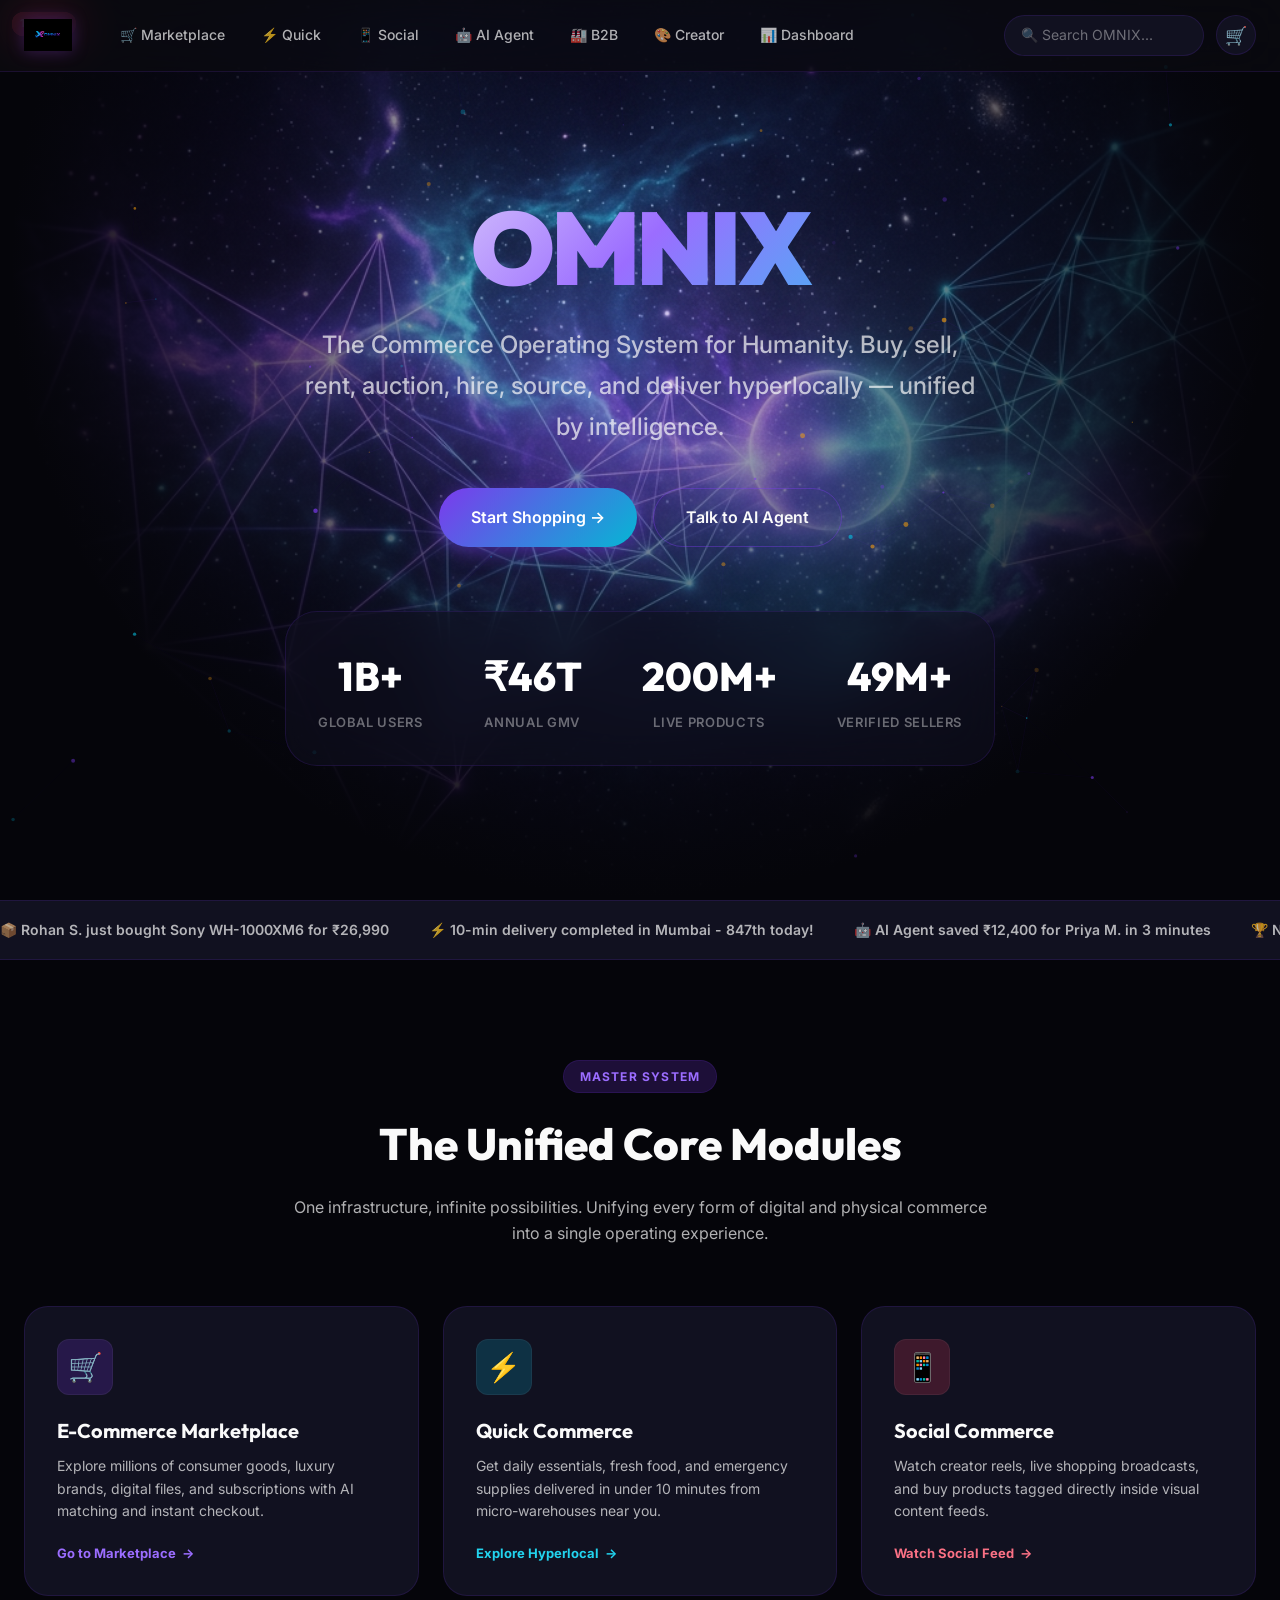
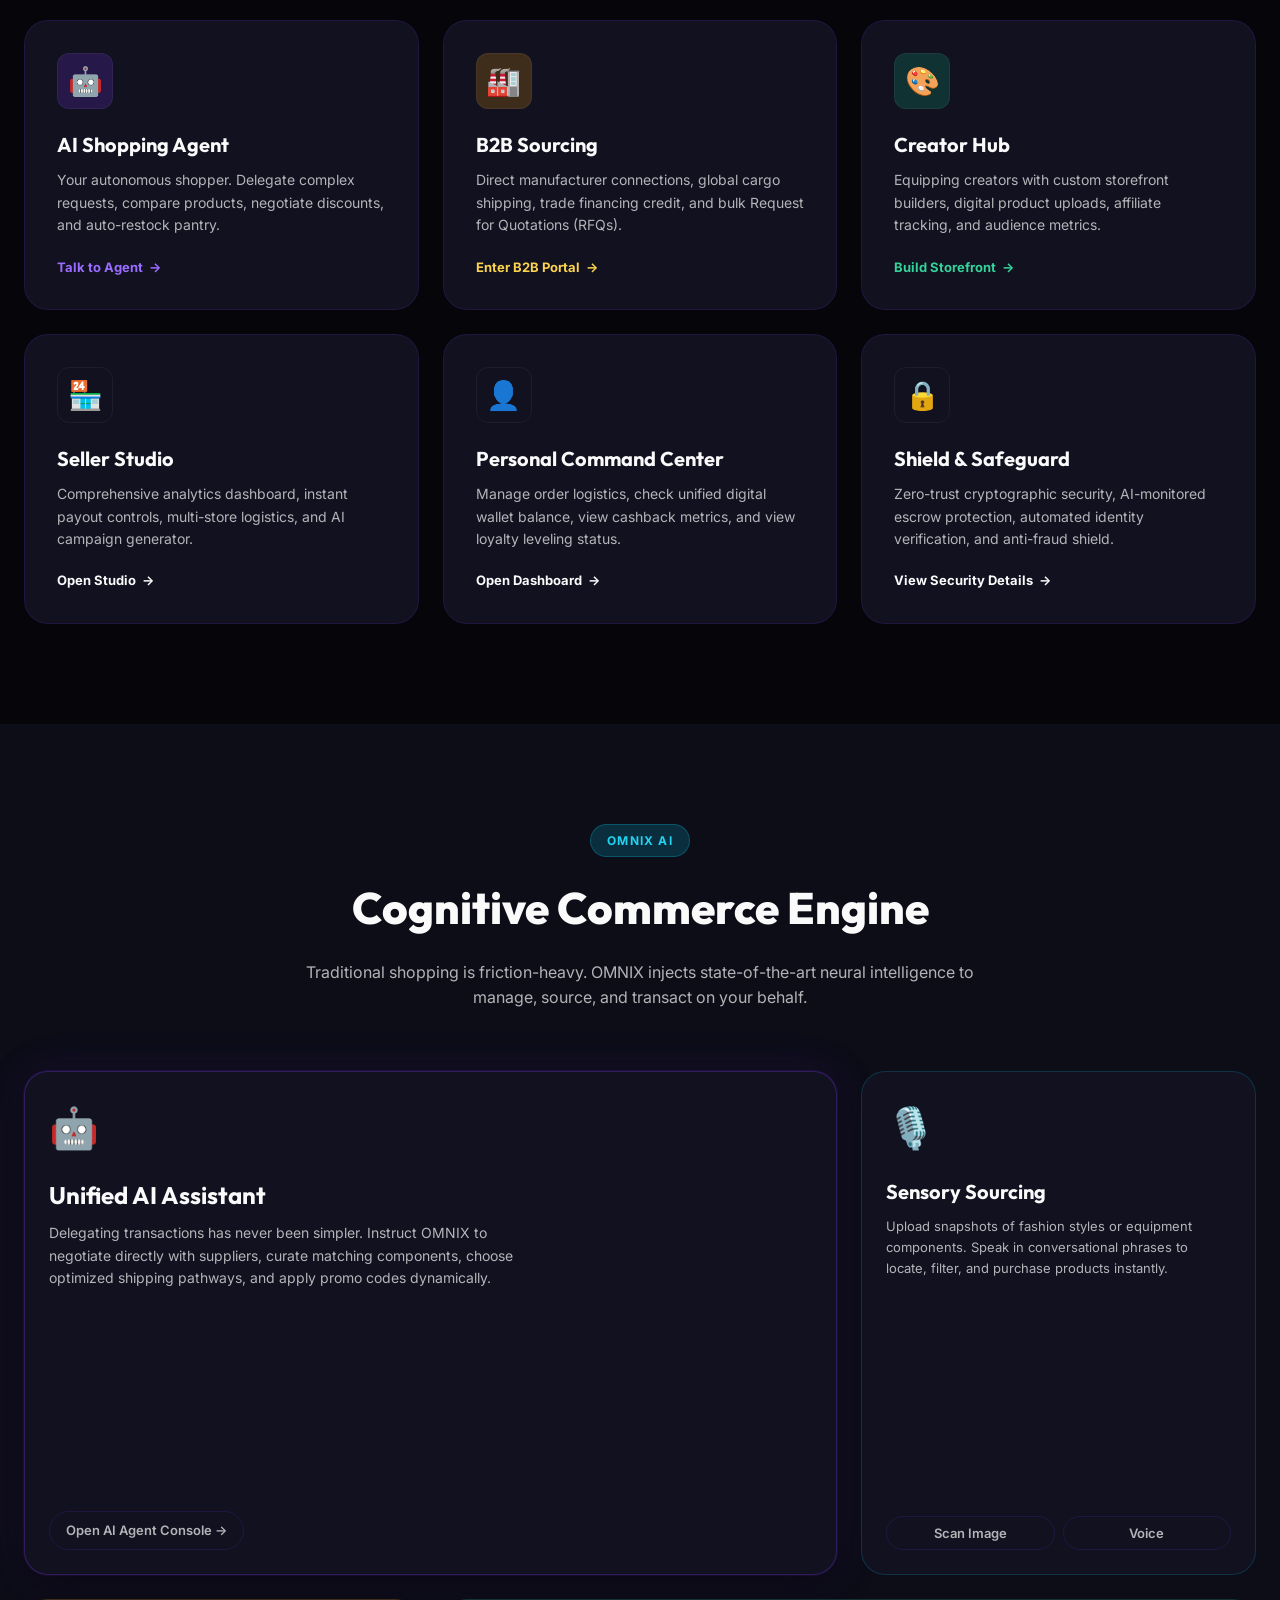
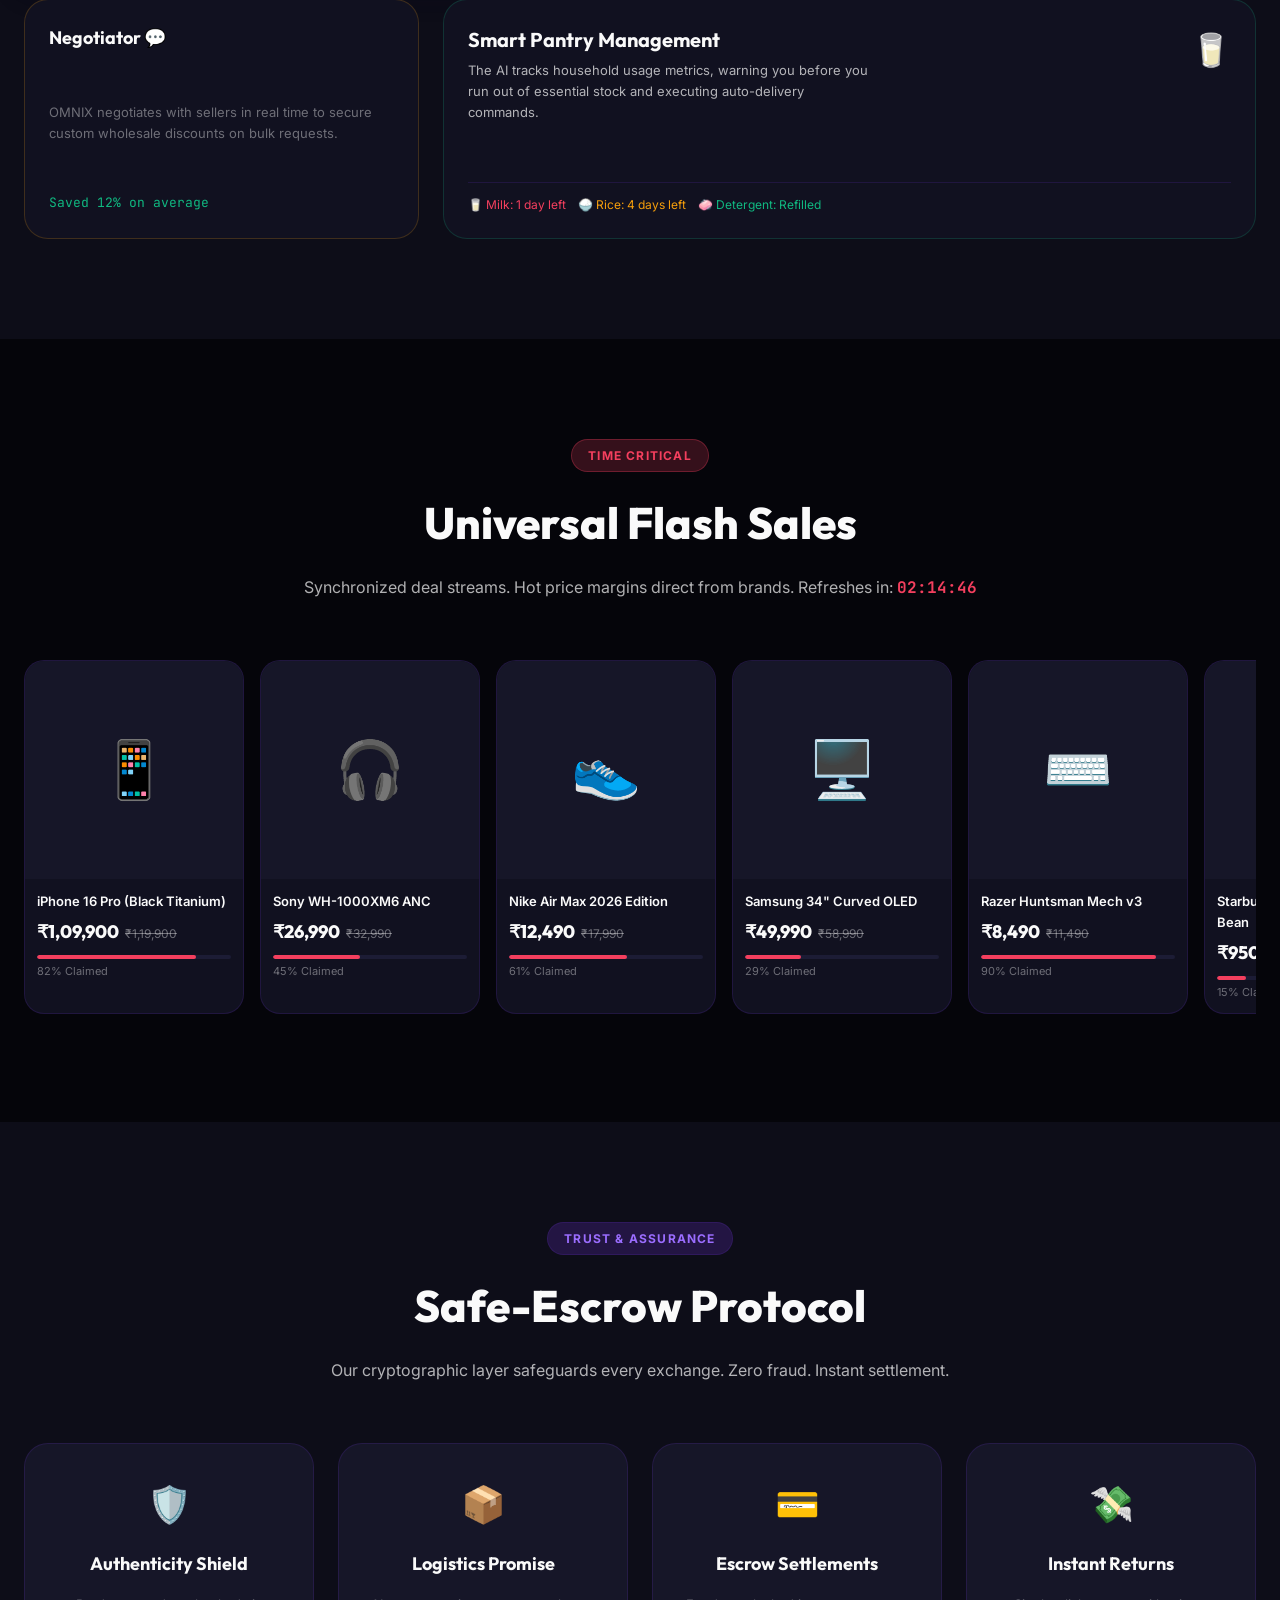
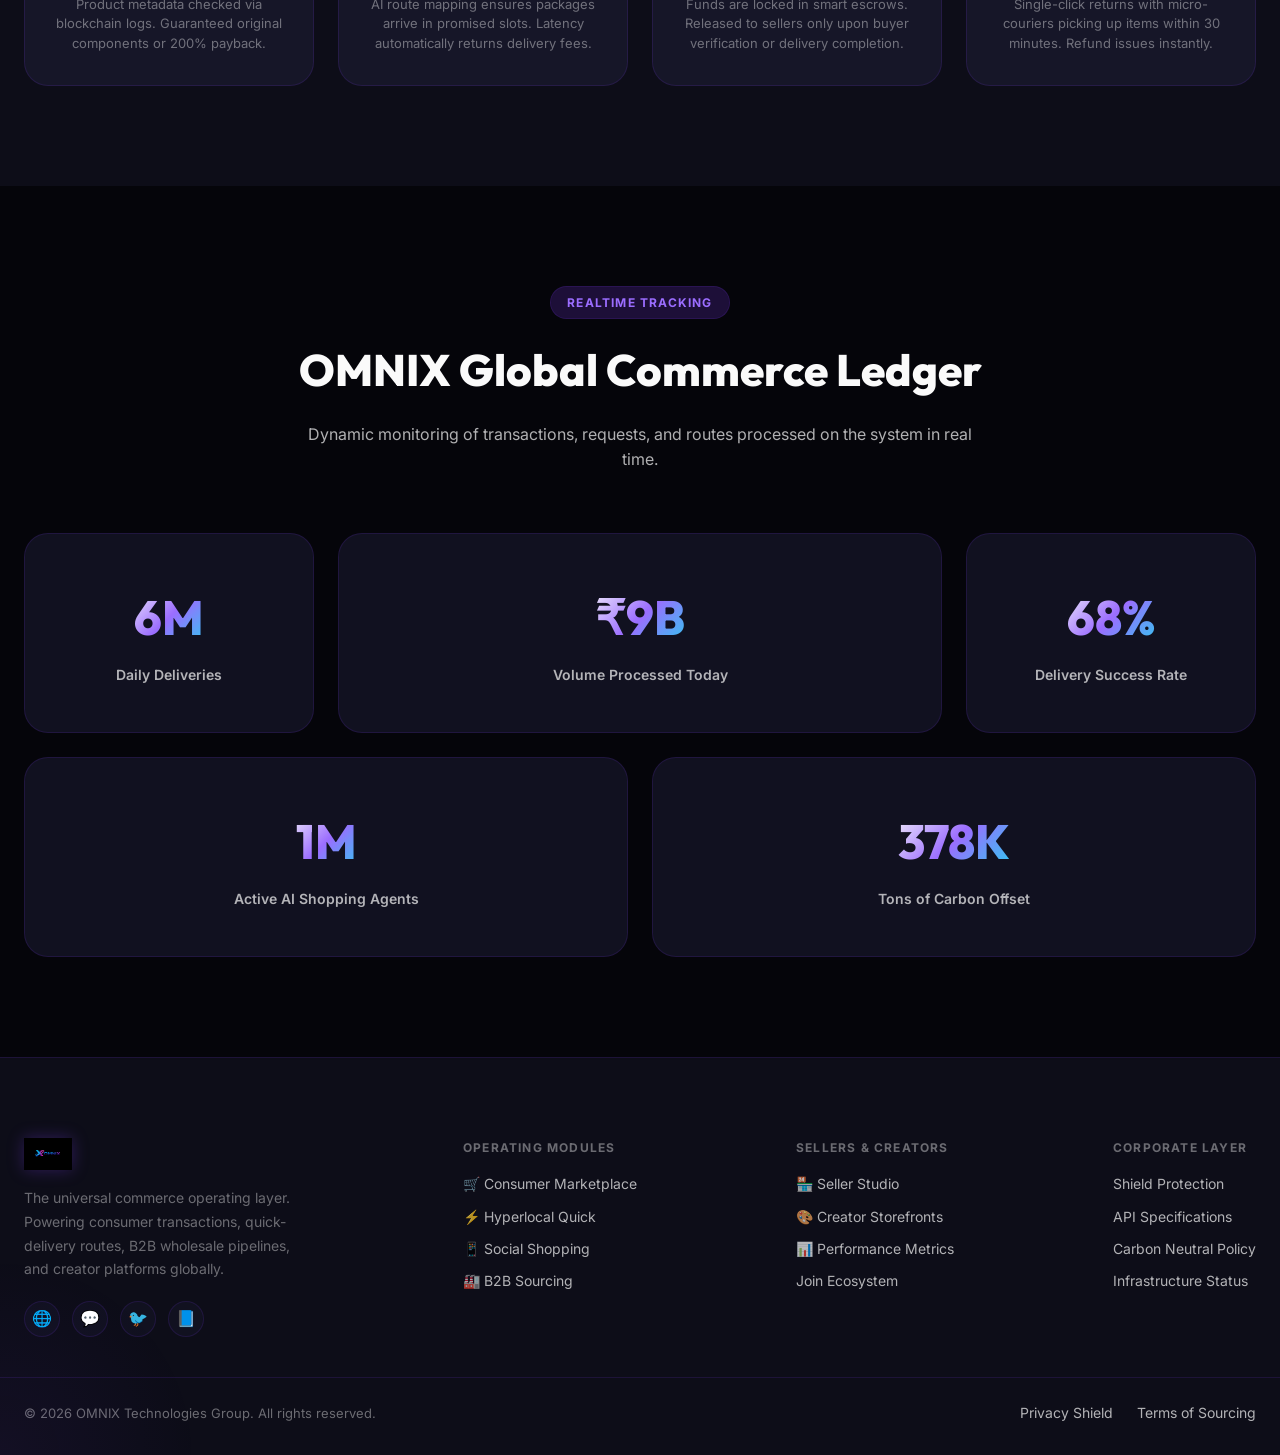
==== commit 91d162b9: "Configure new OMNIX logo in header, sidebar, and footer across all surfaces" ====
--- a/index.html
+++ b/index.html
@@ -361,10 +361,7 @@
   <!-- Navigation -->
   <nav class="omnix-nav" id="mainNav">
     <div class="nav-container">
-      <a href="index.html" class="nav-logo">
-        <div class="nav-logo-icon">⚡</div>
-        <span>OMNIX</span>
-      </a>
+      <a href="index.html" class="nav-logo"><img src="assets/images/logo.jpg" alt="OMNIX" style="height: 32px; filter: drop-shadow(0 0 8px rgba(124,58,237,0.3));"></a>
       <div class="nav-links">
         <a href="marketplace.html" class="nav-link">🛒 Marketplace</a>
         <a href="quick-commerce.html" class="nav-link">⚡ Quick</a>
@@ -766,10 +763,7 @@
   <footer style="background: var(--color-deep); border-top: 1px solid var(--color-border); padding: 80px 0 30px;">
     <div class="showcase-grid" style="display: flex; flex-wrap: wrap; justify-content: space-between; gap: 40px; padding: 0 24px; max-width: var(--container-max); margin: 0 auto;">
       <div class="footer-brand">
-        <a href="index.html" class="nav-logo" style="margin-bottom: 16px;">
-          <div class="nav-logo-icon">⚡</div>
-          <span>OMNIX</span>
-        </a>
+        <a href="index.html" class="nav-logo" style="margin-bottom: 16px;"><img src="assets/images/logo.jpg" alt="OMNIX" style="height: 32px; filter: drop-shadow(0 0 8px rgba(124,58,237,0.3));"></a>
         <p class="footer-brand-desc">The universal commerce operating layer. Powering consumer transactions, quick-delivery routes, B2B wholesale pipelines, and creator platforms globally.</p>
         <div class="footer-socials">
           <div class="footer-social">🌐</div>
